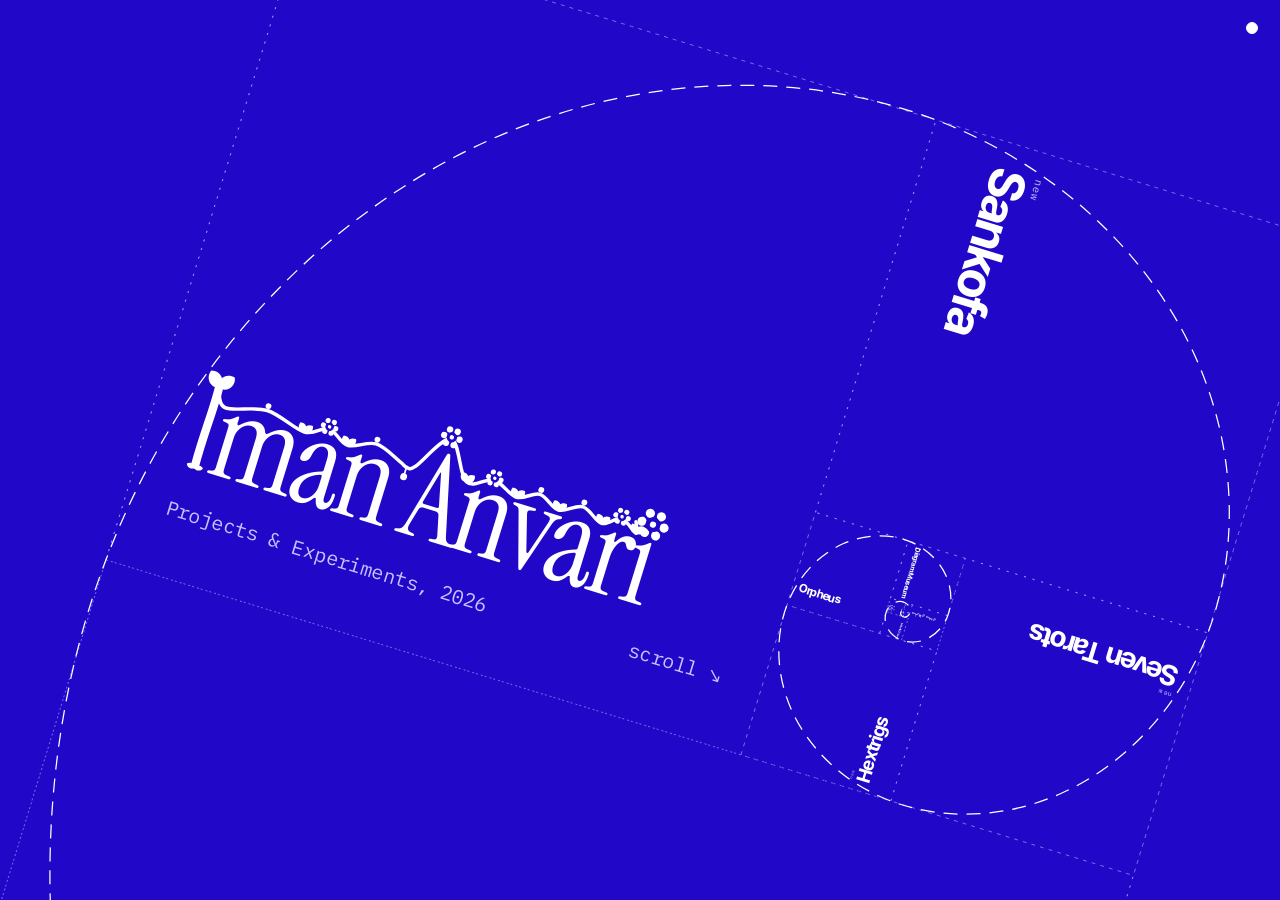
==== index.html @ a5888d9d "Refactor SVG and layout in index.html Refactor SVG generation for various visual elements and improv" ====
<!doctype html>
<html lang="en">
<head>
<meta charset="utf-8">
<meta name="viewport" content="width=device-width,initial-scale=1,viewport-fit=cover">
<title>Iman Anvari</title>
<meta name="description" content="Iman Anvari — projects &amp; experiments, 2026.">
<meta name="theme-color" content="#2108c9">
<link rel="preconnect" href="https://fonts.googleapis.com">
<link rel="preconnect" href="https://fonts.gstatic.com" crossorigin>
<link rel="stylesheet" href="https://fonts.googleapis.com/css2?family=Instrument+Serif&family=Inter+Tight:wght@400;700&family=IBM+Plex+Mono&family=Noto+Naskh+Arabic:wght@700&display=swap">
<style>
/* a golden rectangle, squares shrinking by φ, turning forever around its eye */
:root{
  --paper:#2108c9; --ink:#fff; --soft:#c9c2ff; --loop:#b9b0ff;
  --display:"Instrument Serif","Times New Roman",Georgia,serif;
  --body:"Inter Tight","Helvetica Neue",Helvetica,Arial,sans-serif;
  --mono:"IBM Plex Mono",ui-monospace,Menlo,monospace;
  --naskh:"Noto Naskh Arabic","Geeza Pro",Tahoma,serif;
  --spring:cubic-bezier(.3,1.5,.5,1);
  color-scheme:dark;
}
@media (prefers-color-scheme:dark){:root:not([data-theme="light"]){--paper:#0d0458;--soft:#a79ef0;--loop:#6f62e0}}
:root[data-theme="dark"]{--paper:#0d0458;--soft:#a79ef0;--loop:#6f62e0}

html,body{margin:0;height:100%;overflow:hidden;overscroll-behavior:none}
body{background:var(--paper);color:var(--ink);font-family:var(--body);-webkit-font-smoothing:antialiased;transition:background .618s}

#geo{position:fixed;inset:0;width:100%;height:100%;pointer-events:none;color:var(--loop);contain:strict}
#geo rect{fill:none;stroke:currentColor;stroke-width:1;stroke-dasharray:2 7;vector-effect:non-scaling-stroke;opacity:.6}
#spiral{fill:none;stroke:var(--ink);stroke-width:1.25;stroke-dasharray:14 9;vector-effect:non-scaling-stroke;animation:march 40s linear infinite}
@keyframes march{to{stroke-dashoffset:-460}}

#stage{position:fixed;inset:0;touch-action:none;user-select:none;-webkit-user-select:none;-webkit-tap-highlight-color:transparent;contain:strict}
.sq{position:absolute;left:0;top:0;width:1000px;height:1000px;transform-origin:0 0;contain:strict}
.rot{position:absolute;inset:0;overflow:hidden}
.card{position:absolute;inset:0;transition:opacity .618s}
.card.past{opacity:.22}
.sq.nav{cursor:pointer}

/* the links — 1000 design px per square */
.t{position:absolute;left:64px;bottom:150px;font:700 120px/1 var(--body);letter-spacing:-.04em;color:var(--ink);text-decoration:none;white-space:nowrap}
.t .w{position:relative;display:inline-block}
.t.name{font:400 236px/.9 var(--display);letter-spacing:-.03em}
.t.fa{left:auto;right:64px;font:700 120px/1.2 var(--naskh);letter-spacing:0}
.tag{position:absolute;left:.04em;bottom:100%;margin-bottom:.12em;font:400 26px/1 var(--mono);letter-spacing:.08em;color:var(--soft)}
.small{position:absolute;left:64px;bottom:88px;font:400 30px/1 var(--mono);color:var(--soft);text-decoration:none;white-space:nowrap}
.small.r{left:auto;right:64px}
a.small::after{content:"";display:inline-block;width:0;margin-left:14px;vertical-align:middle;border-top:2px dashed currentColor;transition:width .618s var(--spring)}
a.small:hover{color:var(--ink)}a.small:hover::after{width:110px}

/* elsewhere: a short stack of links */
.list{position:absolute;left:64px;bottom:150px}
.list .tag{position:static;display:block;margin:0 0 22px .04em}
.list .t{position:relative;left:auto;bottom:auto;display:block;width:max-content;font-size:92px;line-height:1.1}

/* what grows out of each link */
.g{position:absolute;overflow:visible;pointer-events:none}
.g .s{fill:none;stroke:var(--ink);stroke-width:3;stroke-linecap:round;stroke-linejoin:round}
.g .o{fill:none;stroke:var(--ink);stroke-width:2.5}
.g .f{fill:var(--ink)}
.g .c.o,.g .o.k{fill:var(--paper)}
.d{stroke-dasharray:1 2;stroke-dashoffset:1.001;transition:stroke-dashoffset .382s ease}
.p{transform:scale(0);transform-box:fill-box;transform-origin:center;transition:transform .382s ease}
.c{opacity:0;transform-box:view-box;transform-origin:4px 128px;transition:transform .382s ease,opacity .2s}
.ghost{position:absolute;left:0;top:100%;opacity:.3;pointer-events:none;transform-origin:0 0;transform:scale(1,0) translateY(-100%);transition:transform .382s ease;
  -webkit-mask-image:linear-gradient(to bottom,transparent 10%,#000);mask-image:linear-gradient(to bottom,transparent 10%,#000)}
.orb,.orb2,.ph,.pg{transform-box:view-box}
.orb{transform-origin:57px 57px}.orb2{transform-origin:91px 57px}

.card.on .d,.t:hover .d{stroke-dashoffset:0;transition:stroke-dashoffset 1s cubic-bezier(.6,0,.2,1) calc(var(--i,0) * .08s + .12s)}
.card.on .p,.t:hover .p{transform:scale(1);transition:transform .618s var(--spring) calc(var(--i,0) * .05s + .2s)}
.card.on .c,.t:hover .c{opacity:1;transform:rotate(var(--a));transition:transform .9s var(--spring) calc(var(--i) * .06s + .1s),opacity .2s calc(var(--i) * .06s + .1s)}
.card.on .ghost,.t:hover .ghost{transform:scale(1,-1) translateY(-100%);transition:transform 1s var(--spring) .12s}
.card.on .orb,.t:hover .orb{animation:spin 6.18s linear infinite}
.trig{opacity:0}
.card.on .trig,.t:hover .trig{animation:trig 1.6s steps(1) infinite;animation-delay:calc(var(--d) + .9s)}
@keyframes trig{0%{opacity:1}12%,100%{opacity:0}}
.card.on .orb2,.t:hover .orb2{animation:spin 3.82s linear infinite reverse}
@keyframes spin{to{transform:rotate(360deg)}}
/* sankofa: a playhead that only ever goes back */
.ph{opacity:0}
.card.on .ph,.t:hover .ph{animation:back 2.4s cubic-bezier(.5,0,.5,1) 1.1s infinite}
@keyframes back{0%{opacity:0;transform:translateX(124px)}12%,85%{opacity:1}100%{opacity:0;transform:translateX(4px)}}
/* spotify: waves pulse outward */
.card.on .wv,.t:hover .wv{animation:wave 1.8s ease-in-out infinite;animation-delay:calc(var(--d) + 1.1s)}
@keyframes wave{0%,100%{opacity:1}50%{opacity:.28}}
/* goodreads: pages turn, once each */
.pg{opacity:0;transform-origin:60px 50px}
.card.on .pg,.t:hover .pg{animation:flip .9s cubic-bezier(.5,0,.3,1) both;animation-delay:calc(var(--d) + 1s)}
@keyframes flip{0%{opacity:1;transform:scaleX(1)}100%{opacity:1;transform:scaleX(-1)}}

/* the name: its I sprouts, and a little garland grows across the name */
.name .bl{display:inline-block;width:0;height:0}
.name .I{transition:color .3s}
.card.on .name .I,.t.name:hover .I{color:transparent;transition:color .6s ease .25s}
.vine{left:0;top:0;width:100%;height:100%}
.vine .vn{fill:none;stroke:var(--ink);stroke-linecap:round;stroke-linejoin:round}
.vine .lf,.vine .fc{fill:var(--ink)}
.vine .bd{fill:var(--paper)}
.vine .lf{transform-origin:0 50%}
.vine .fl{transform:scale(0) rotate(-90deg)}
.vine .sw{transform-box:fill-box;transform-origin:center}
.vine .d{transition:stroke-dashoffset .35s ease}
.vine .p{transition:transform .3s ease}
.card.on .vine .d,.t:hover .vine .d{transition:stroke-dashoffset var(--dur,.6s) var(--ez,cubic-bezier(.45,0,.55,1)) var(--t,0s)}
.card.on .vine .p,.t:hover .vine .p{transition:transform .7s var(--spring) var(--t,0s)}
.card.on .vine .fl,.t:hover .vine .fl{transform:scale(1) rotate(0deg)}
.card.on .vine .sw,.t:hover .vine .sw{animation:sway 3.2s ease-in-out calc(var(--t,0s) + .8s) infinite}
@keyframes sway{0%,100%{transform:rotate(0deg)}30%{transform:rotate(-9deg)}70%{transform:rotate(9deg)}}

/* light/dark: a single dot — solid by day, a ring by night */
.theme{position:fixed;z-index:3;top:calc(10px + env(safe-area-inset-top,0px));right:calc(10px + env(safe-area-inset-right,0px));
  width:36px;height:36px;padding:0;border:0;background:none;cursor:pointer;display:grid;place-items:center}
.theme::before{content:"";width:12px;height:12px;border-radius:50%;box-sizing:border-box;border:1.5px solid var(--ink);background:var(--ink);
  transition:background .382s,transform .618s var(--spring)}
.theme:hover::before{transform:scale(1.25)}
@media (prefers-color-scheme:dark){:root:not([data-theme="light"]) .theme::before{background:transparent}}
:root[data-theme="dark"] .theme::before{background:transparent}
.theme:focus-visible,.t:focus-visible,.small:focus-visible{outline:2px dashed var(--ink);outline-offset:6px}
.sr{position:absolute;width:1px;height:1px;overflow:hidden;clip:rect(0 0 0 0);white-space:nowrap}
@media (prefers-reduced-motion:reduce){#spiral{animation:none}*{transition-duration:0s!important;transition-delay:0s!important;animation:none!important}}
</style>
</head>
<body>
<svg id="geo" aria-hidden="true"><g id="geoG"><g id="rects"></g><path id="spiral"/></g></svg>
<main id="stage" aria-label="Projects on a golden spiral. Scroll, swipe or use the arrow keys."></main>
<button class="theme" id="theme" aria-label="Switch light or dark"></button>
<nav class="sr" id="links" aria-label="Links">
  <a href="https://esoterorist.github.io/Sankofa/">Sankofa</a>
  <a href="https://esoterorist.github.io/Seven-Tarots/">Seven Tarots</a>
  <a href="https://esoterorist.github.io/Hextrigs/">Hextrigs</a>
  <a href="https://esoterorist.github.io/Orpheus/">Orpheus</a>
  <a href="https://esoterorist.github.io/DiagramMuseum/">Diagram Museum</a>
  <a href="https://esoterorist.github.io/Saadi/" lang="fa">سفرهای سعدی</a>
  <a href="https://esoterorist.github.io/calender/">imz Calender</a>
  <a href="https://boxd.it/6uYab" rel="me">Letterboxd</a>
  <a href="https://open.spotify.com/user/31dxlwhfdibpqjqlg5nhxrflov34" rel="me">Spotify</a>
  <a href="https://www.goodreads.com/user/show/100149155" rel="me">Goodreads</a>
  <a href="https://are.na/i-a-tm-ild_dlli" rel="me">Are.na</a>
  <a href="mailto:iiman.anvarii@gmail.com">iiman.anvarii@gmail.com</a>
</nav>
<noscript><style>#links{position:static;width:auto;height:auto;clip:auto;display:flex;flex-direction:column;gap:14px;padding:40px;font:700 26px var(--body)}#links a{color:#fff}</style></noscript>

<script>
(()=>{
/* ---------- the golden function ---------- */
const PHI=(1+Math.sqrt(5))/2, HP=Math.PI/2, GA=Math.PI*(3-Math.sqrt(5)), LN=Math.log(PHI);
const D=1+1/(PHI*PHI), P={x:PHI/D,y:1/D}, V0={x:-P.x,y:1-P.y};   // P: the eye, where every square converges
const mod=(a,n)=>((a%n)+n)%n, f5=v=>+v.toFixed(5), f1=v=>v.toFixed(1);
const rot=(a,v)=>{const c=Math.cos(a),s=Math.sin(a);return{x:c*v.x-s*v.y,y:s*v.x+c*v.y}};
const Tk=(k,v)=>{const sc=PHI**-k,r=rot(k*HP,{x:v.x-P.x,y:v.y-P.y});return{x:P.x+sc*r.x,y:P.y+sc*r.y}};
const spiral=s=>{const sc=PHI**-s,r=rot(s*HP,V0);return{x:P.x+sc*r.x,y:P.y+sc*r.y}};
const V1={x:-LN*V0.x-HP*V0.y,y:-LN*V0.y+HP*V0.x};                 // d/ds of the spiral, before scale + turn
const spiralD=s=>{const sc=PHI**-s,r=rot(s*HP,V1);return{x:sc*r.x,y:sc*r.y}};
const squareK=k=>{const a=Tk(k,{x:0,y:0}),b=Tk(k,{x:1,y:1});return{x:Math.min(a.x,b.x),y:Math.min(a.y,b.y),w:Math.abs(b.x-a.x),h:Math.abs(b.y-a.y)}};
const reduce=matchMedia("(prefers-reduced-motion: reduce)").matches;
const $=s=>document.querySelector(s);

/* ---------- what grows, per link (1 unit = 1 design px at the base size) ---------- */
const svg=(style,vb,body)=>`<svg class="g" style="${style}" viewBox="${vb}" aria-hidden="true">${body}</svg>`;
const G={
  // sixteen slices of a sound, cut into four, and a playhead that walks back to fetch it
  sankofa(){const A=[.95,.58,.8,.42,.72,.5,.64,.3,.88,.44,.56,.34,.62,.26,.4,.18];let h="";
    A.forEach((a,i)=>{const hh=84*a;h+=`<rect class="f p" style="--i:${(i*.45).toFixed(2)}" x="${4+i*8}" y="${f1(56-hh/2)}" width="4.6" height="${f1(hh)}" rx="2.3"/>`});
    for(let j=1;j<4;j++)h+=`<path class="s d" pathLength="1" style="--i:${4+j*2};stroke-width:2;opacity:.55" d="M${f1(2.3+j*32)} 98V12"/><path class="f p" style="--i:${8+j*1.5}" d="M${f1(-3.7+j*32)} 4h12l-6 7z"/>`;
    return svg("left:100%;bottom:.04em;margin-left:.12em;width:1.32em;height:1em","0 0 132 100",
      h+`<g class="ph"><path class="s" style="stroke-width:3.5" d="M0 8V104"/><circle class="f" cx="0" cy="104" r="5"/></g>`)},
  // seven cards fan out
  cards(){let h="";for(let i=0;i<7;i++)h+=`<rect class="c ${i===6?"f":"o"}" style="--i:${i};--a:${i*7}deg" x="4" y="73" width="34" height="55" rx="3"/>`;
    return svg("left:100%;bottom:.04em;margin-left:.1em;width:1.25em;height:1.45em","0 0 114 132",h)},
  // six hex trigs pop up, then fire in a pattern
  hex(){const C=[[20,100],[52,100],[84,100],[36,72],[68,72],[52,44]],D=[0,.8,.4,1.2,.2,1],
      hp=(x,y,r)=>"M"+[0,1,2,3,4,5].map(k=>{const a=(k*60-90)*Math.PI/180;return f1(x+r*Math.cos(a))+","+f1(y+r*Math.sin(a))}).join("L")+"Z";
    return svg("left:100%;bottom:.04em;margin-left:.12em;width:.88em;height:1em","0 0 106 120",
      C.map((c,i)=>`<path class="o p" style="--i:${i*1.2}" d="${hp(c[0],c[1],16)}"/><path class="f trig" style="--d:${D[i]}s" d="${hp(c[0],c[1],10)}"/>`).join(""))},
  // a little diagram draws itself
  diagram(){const A=[14,100],B=[70,16],C=[142,64],Dd=[80,80],e=[[A,B],[B,C],[C,Dd],[Dd,A],[B,Dd]];
    return svg("right:0;bottom:100%;margin-bottom:.06em;width:1.3em;height:.95em","0 0 156 114",
      e.map((p,i)=>`<path class="s d" pathLength="1" style="--i:${i}" d="M${p[0]}L${p[1]}"/>`).join("")+
      `<circle class="f p" style="--i:0" cx="14" cy="100" r="7"/><rect class="f p" style="--i:2" x="63" y="9" width="14" height="14"/><circle class="o p" style="--i:4" cx="142" cy="64" r="8"/><circle class="f p" style="--i:6" cx="80" cy="80" r="5"/>`)},
  // a caravan of dots wanders off toward a far city
  route(){let h="";const q=t=>{const u=1-t;return[u*u*256+2*u*t*150+t*t*14,u*u*124+2*u*t*20+t*t*24]};
    for(let i=0;i<=15;i++){const p=q(i/15);h+=`<circle class="f p" style="--i:${i}" cx="${f1(p[0])}" cy="${f1(p[1])}" r="${i?3.4:6}"/>`}
    return svg("right:0;bottom:100%;margin-bottom:-.1em;width:2.2em;height:1.1em","0 0 264 132",h+`<circle class="o p" style="--i:17" cx="14" cy="24" r="11"/>`)},
  // this month, filling in, today solid
  month(){const d=new Date(),y=d.getFullYear(),m=d.getMonth(),days=new Date(y,m+1,0).getDate(),start=(new Date(y,m,1).getDay()+6)%7;let h="";
    for(let n=1;n<=days;n++){const c=(start+n-1)%7,r=Math.floor((start+n-1)/7),x=9+c*17,yy=9+r*17,today=n===d.getDate();
      h+=`<circle class="${today?"f":"o"} p" style="--i:${(n*.32).toFixed(2)}" cx="${x}" cy="${yy}" r="${today?7:5.5}"/>`}
    return svg("right:0;bottom:100%;margin-bottom:.1em;width:1.3em;height:1.15em","0 0 120 106",h)},
  // a circle riding a circle
  epicycle(){return svg("left:100%;bottom:0;margin-left:.08em;width:.95em;height:.95em","0 0 114 114",
      `<circle class="o d" pathLength="1" cx="57" cy="57" r="34"/><circle class="f p" cx="57" cy="57" r="3"/>
       <g class="orb"><circle class="o p" style="--i:6" cx="91" cy="57" r="14"/><g class="orb2"><circle class="f p" style="--i:9" cx="105" cy="57" r="4.5"/></g></g>`)},
  // three reels, the light running through them
  reels(){const X=[20,47,74];
    return svg("left:100%;bottom:.1em;margin-left:.14em;width:.96em;height:.4em","0 0 96 40",
      X.map((x,i)=>`<circle class="o k p" style="--i:${i*2+1}" cx="${x}" cy="20" r="17"/>`).join("")+
      X.map((x,i)=>`<circle class="f trig" style="--d:${(i*.53).toFixed(2)}s" cx="${x}" cy="20" r="8"/>`).join(""))},
  // three arcs of sound, pulsing outward
  waves(){const A=["M10 62Q50 40 90 62","M20 40Q50 22 80 40","M30 19Q50 6 70 19"];
    return svg("left:100%;bottom:.1em;margin-left:.12em;width:.8em;height:.58em","0 0 100 72",
      A.map((d,i)=>`<path class="s d wv" pathLength="1" style="--i:${i*2};--d:${(i*.3).toFixed(1)}s;stroke-width:${9-i*1.5}" d="${d}"/>`).join(""))},
  // an open book; its pages turn
  book(){const L="M60 22C46 12 24 10 8 14V70C24 66 46 68 60 78",R="M60 22C74 12 96 10 112 14V70C96 66 74 68 60 78",Q="M60 24C72 15 92 13 106 16V68C92 65 72 66 60 75Z";
    return svg("left:100%;bottom:.06em;margin-left:.14em;width:1em;height:.7em","0 0 120 84",
      `<path class="s d" pathLength="1" style="--i:0" d="${L}"/><path class="s d" pathLength="1" style="--i:0" d="${R}"/><path class="s d" pathLength="1" style="--i:3" d="M60 22V78"/>`+
      [0,1,2].map(i=>`<path class="o k pg" style="--d:${(i*.45).toFixed(2)}s;stroke-width:2.5" d="${Q}"/>`).join(""))},
  // blocks, connected
  blocks(){const B=[[2,90],[34,90],[34,58],[66,58],[66,26],[96,0]];let l="",r="";
    B.forEach((b,i)=>{r+=`<rect class="${i===5?"f":"o"} p" style="--i:${i*1.4}" x="${b[0]}" y="${b[1]}" width="22" height="22"/>`;
      if(i)l+=`<path class="s d" pathLength="1" style="--i:${i}" d="M${B[i-1][0]+11} ${B[i-1][1]+11}L${b[0]+11} ${b[1]+11}"/>`});
    return svg("left:100%;bottom:.04em;margin-left:.12em;width:1.15em;height:1.09em","0 0 120 114",`<g style="opacity:.55">${l}</g>`+r)}
};

/* ---------- the name's plant: measured from the real letters, so it fits any font ---------- */
const cv=document.createElement("canvas"),cx=cv.getContext("2d",{willReadFrequently:true});
function ink(font,fs,ch){                    // scan a glyph: per row, the [left,right] of its ink, relative to pen + baseline
  const W=Math.ceil(fs*1.2),H=Math.ceil(fs*1.5),ox=Math.round(fs*.25),oy=Math.round(fs*1.15);
  cv.width=W;cv.height=H;cx.font=font;cx.textBaseline="alphabetic";cx.fillText(ch,ox,oy);
  const d=cx.getImageData(0,0,W,H).data,rows=[];
  for(let y=0;y<H;y++){let l=-1,r=-1;for(let x=0;x<W;x++)if(d[(y*W+x)*4+3]>110){if(l<0)l=x;r=x}rows.push(l<0?null:[l-ox,r-ox])}
  const top=rows.findIndex(r=>r);return{rows,oy,top:top<0?-fs*.7:top-oy};
}
function curve(P){                           // a smooth curve through points, + samples of position / arc length
  let d=`M${f1(P[0][0])} ${f1(P[0][1])}`;const S=[];let len=0,prev=null;
  for(let i=0;i<P.length-1;i++){const a=P[i-1]||P[i],b=P[i],c=P[i+1],e=P[i+2]||c;
    const p1=[b[0]+(c[0]-a[0])/6,b[1]+(c[1]-a[1])/6],p2=[c[0]-(e[0]-b[0])/6,c[1]-(e[1]-b[1])/6];
    d+=`C${f1(p1[0])} ${f1(p1[1])} ${f1(p2[0])} ${f1(p2[1])} ${f1(c[0])} ${f1(c[1])}`;
    for(let j=prev?1:0;j<=16;j++){const u=j/16,v=1-u,B=k=>v*v*v*b[k]+3*v*v*u*p1[k]+3*v*u*u*p2[k]+u*u*u*c[k],x=B(0),y=B(1);
      if(prev)len+=Math.hypot(x-prev.x,y-prev.y);prev={x,y,s:len};S.push(prev)}}
  S.forEach(p=>p.f=len?p.s/len:0);
  return{d,near:x=>S.reduce((b,p)=>Math.abs(p.x-x)<Math.abs(b.x-x)?p:b)};
}
function plant(node){
  const t=node.querySelector(".t.name"),w=t.querySelector(".w"),cs=getComputedStyle(t),fs=parseFloat(cs.fontSize);
  const font=`${cs.fontStyle} ${cs.fontWeight} ${fs}px ${cs.fontFamily}`,E=v=>v*fs,T=v=>v.toFixed(2)+"s";
  const Ls=[...w.querySelectorAll(".l")].map(s=>({ch:s.textContent,x:s.offsetLeft,w:s.offsetWidth})),n=Ls.length,Li=Ls[n-1];
  const yb=w.querySelector(".bl").offsetTop,W=w.offsetWidth,H=w.offsetHeight;
  const gI=ink(font,fs,"I"),gx=ink(font,fs,"x"),gi=ink(font,fs,"i"),yc=yb+gI.top,yx=yb+gx.top;
  // the I's stem: where it stands, how thick
  const mid=gI.rows[Math.round(gI.oy+gI.top/2)]||[0,E(.07)],Ix=Ls[0].x+(mid[0]+mid[1])/2,sw=Math.max(2,mid[1]-mid[0]+1);
  // the dot of the last i: it will open into a daisy
  let y0=gi.oy+gi.top,y1=y0,l=1e9,r=-1e9;
  while(gi.rows[y1]){l=Math.min(l,gi.rows[y1][0]);r=Math.max(r,gi.rows[y1][1]);y1++}
  const dx=Li.x+(l+r)/2,dy=yb+(y0+y1-1)/2-gi.oy,dr=Math.max(r-l+1,y1-y0)/2;
  // the skyline of the letters in between, so the garland never touches them
  const pad=Math.ceil(E(.3)),CW=Math.ceil(W)+2*pad,CH=Math.ceil(yb)+2*pad;
  cv.width=CW;cv.height=CH;cx.font=font;cx.textBaseline="alphabetic";
  for(let i=1;i<n-1;i++)cx.fillText(Ls[i].ch,Ls[i].x+pad,yb+pad);
  const px=cx.getImageData(0,0,CW,CH).data,sky=new Float32Array(CW).fill(yb),seen=new Uint8Array(CW);
  for(let y=0;y<CH;y++)for(let x=0;x<CW;x++)if(!seen[x]&&px[(y*CW+x)*4+3]>90){seen[x]=1;sky[x]=y-pad}
  const win=E(.07),env=x=>{let m=yb;for(let i=Math.max(0,Math.round(x-win+pad)),e=Math.min(CW-1,Math.round(x+win+pad));i<=e;i++)m=Math.min(m,sky[i]);return m};

  // the garland: from the top of the I, a scallop over every letter, a droop between the words, into the i's dot
  const cl=E(.06),amp=E(.055),P=[[Ix,yc+E(.03)]],dips=[],tops=[];let droop=null;
  for(let i=1;i<n;i++){const L=Ls[i];
    P.push([L.x,Math.min(env(L.x),yx)-cl*.6]);if(i>1&&Ls[i-1].ch!==" "&&L.ch!==" ")dips.push(P.at(-1));
    if(i===n-1)break;const c=L.x+L.w/2;
    if(L.ch===" "){P.push([c,yx-cl*.1]);droop=P.at(-1)}else{P.push([c,env(c)-cl-amp]);tops.push({p:P.at(-1),big:L.ch==="A"})}}
  const ri=dr*1.12;P.push([dx-ri*2.3,dy+ri*.3]);
  const M=curve(P),tv=.8,dv=2.3,at=x=>tv+dv*M.near(x).f;

  let back="",top="";
  const line=(d,wd,t0,dur,lin)=>{back+=`<path class="vn d" pathLength="1" style="--t:${T(t0)};--dur:${T(dur)}${lin?";--ez:linear":""}" stroke-width="${f1(wd)}" d="${d}"/>`};
  const leaf=(x,y,deg,L,Wd,t0)=>{top+=`<g transform="translate(${f1(x)} ${f1(y)}) rotate(${Math.round(deg)})"><path class="lf p" style="--t:${T(t0)}" d="M0 0C${f1(L*.12)} ${f1(-Wd*1.25)} ${f1(L*.78)} ${f1(-Wd*1.3)} ${f1(L)} 0C${f1(L*.78)} ${f1(Wd*1.3)} ${f1(L*.12)} ${f1(Wd*1.25)} 0 0Z"/></g>`};
  const bud=(x,y,rr,t0)=>{top+=`<circle class="fc p" style="--t:${T(t0)}" cx="${f1(x)}" cy="${f1(y)}" r="${f1(rr)}"/>`};
  const daisy=(x,y,rr,t0)=>{let h="";for(let k=0;k<6;k++){const a=k*Math.PI/3;h+=`<circle class="fc" cx="${f1(rr*1.55*Math.cos(a))}" cy="${f1(rr*1.55*Math.sin(a))}" r="${f1(rr*.62)}"/>`}
    top+=`<g transform="translate(${f1(x)} ${f1(y)})"><g class="fl p" style="--t:${T(t0)}"><g class="sw" style="--t:${T(t0)}">${h}<circle class="bd" r="${f1(rr)}"/><circle class="fc" r="${f1(rr*.42)}"/></g></g></g>`};

  // 1 — the I turns into a seedling
  line(`M${f1(Ix)} ${f1(yb-sw*.45)}C${f1(Ix-E(.01))} ${f1(yb-(yb-yc)*.4)} ${f1(Ix+E(.012))} ${f1(yb-(yb-yc)*.7)} ${f1(Ix)} ${f1(yc+E(.03))}`,sw*.9,.1,.7);
  leaf(Ix,yc+E(.03),-132,E(.15),E(.055),.6);leaf(Ix,yc+E(.03),-48,E(.15),E(.055),.68);
  leaf(Ix,yb-E(.01),-168,E(.07),E(.022),.45);leaf(Ix,yb-E(.01),-12,E(.07),E(.022),.5);
  // 2 — the garland draws across, sprouting as it goes: leaves in every dip, buds and daisies on every scallop
  line(M.d,E(.028),tv,dv,1);
  dips.forEach(p=>{const t0=at(p[0]);leaf(p[0],p[1],-128,E(.085),E(.032),t0+.05);leaf(p[0],p[1],-52,E(.085),E(.032),t0+.12)});
  tops.forEach(({p,big},j)=>{const t0=at(p[0])+.08;
    if(big||j%3===1)daisy(p[0],p[1]-E(.016),E(big?.042:.034),t0);else bud(p[0],p[1]-E(.036),E(.024),t0)});
  if(droop){const t0=at(droop[0]);line(`M${f1(droop[0])} ${f1(droop[1])}V${f1(droop[1]+E(.06))}`,E(.014),t0,.3);bud(droop[0],droop[1]+E(.08),E(.028),t0+.2)}
  // 3 — and the dot of the last i opens into a daisy
  daisy(dx,dy,ri,tv+dv-.05);
  return{vb:`0 0 ${W} ${H}`,body:back+top};
}

const SOC=[
  {name:"Letterboxd",href:"https://boxd.it/6uYab",g:"reels"},
  {name:"Spotify",href:"https://open.spotify.com/user/31dxlwhfdibpqjqlg5nhxrflov34",g:"waves"},
  {name:"Goodreads",href:"https://www.goodreads.com/user/show/100149155",g:"book"},
  {name:"Are.na",href:"https://are.na/i-a-tm-ild_dlli",g:"blocks"}
];
const ITEMS=[
 {slug:"",title:"Iman Anvari",max:720,grow:plant,
  html:()=>`<span class="t name" role="heading" aria-level="1" aria-label="Iman Anvari"><span class="w" aria-hidden="true">${[..."Iman Anvari"].map((c,i)=>`<span class="l${i?"":" I"}">${c}</span>`).join("")}<span class="bl"></span><svg class="g vine" aria-hidden="true"></svg></span></span>
    <span class="small">Projects &amp; Experiments, 2026</span><span class="small r" aria-hidden="true">scroll ↘</span>`},
 {slug:"sankofa",title:"Sankofa",href:"https://esoterorist.github.io/Sankofa/",max:760,
  html:i=>`<a class="t" href="${i.href}"><span class="w"><span class="tag">new</span>Sankofa${G.sankofa()}</span></a>`},
 {slug:"seven-tarots",title:"Seven Tarots",href:"https://esoterorist.github.io/Seven-Tarots/",max:760,
  html:i=>`<a class="t" href="${i.href}"><span class="w"><span class="tag">new</span>Seven Tarots${G.cards()}</span></a>`},
 {slug:"hextrigs",title:"Hextrigs",href:"https://esoterorist.github.io/Hextrigs/",max:760,
  html:i=>`<a class="t" href="${i.href}"><span class="w"><span class="tag">new</span>Hextrigs${G.hex()}</span></a>`},
 {slug:"orpheus",title:"Orpheus",href:"https://esoterorist.github.io/Orpheus/",max:872,
  html:i=>`<a class="t" href="${i.href}"><span class="w">Orpheus<span class="ghost" aria-hidden="true">Orpheus</span></span></a>`},
 {slug:"diagram-museum",title:"Diagram Museum",href:"https://esoterorist.github.io/DiagramMuseum/",max:872,
  html:i=>`<a class="t" href="${i.href}"><span class="w">Diagram Museum${G.diagram()}</span></a>`},
 {slug:"saadi",title:"سفرهای سعدی",href:"https://esoterorist.github.io/Saadi/",max:872,
  html:i=>`<a class="t fa" href="${i.href}" lang="fa" dir="rtl"><span class="w">سفرهای سعدی${G.route()}</span></a>`},
 {slug:"calender",title:"imz Calender",href:"https://esoterorist.github.io/calender/",max:872,
  html:i=>`<a class="t" href="${i.href}"><span class="w">imz Calender${G.month()}</span></a>`},
 {slug:"elsewhere",title:"Elsewhere",max:760,
  html:()=>`<div class="list"><span class="tag">elsewhere</span>${SOC.map(s=>`<a class="t" href="${s.href}" rel="me"><span class="w">${s.name}${G[s.g]()}</span></a>`).join("")}</div>
    <a class="small" href="mailto:iiman.anvarii@gmail.com">iiman.anvarii@gmail.com</a>`}
];
const N=ITEMS.length;
ITEMS.forEach(it=>it._html=it.html(it));   // build each card's markup once
/* Epicycle has no link yet. When it does, add it to ITEMS:
 {slug:"epicycle",title:"Epicycle",href:"https://…",max:760,html:i=>`<a class="t" href="${i.href}"><span class="w">Epicycle${G.epicycle()}</span></a>`},
 (and to the #links nav above). */

/* ---------- stage ---------- */
const stage=$("#stage"),geoG=$("#geoG"),KMIN=-2,KMAX=11;
{let r="";for(let k=-4;k<=18;k++){const q=squareK(k);r+=`<rect x="${f5(q.x)}" y="${f5(q.y)}" width="${f5(q.w)}" height="${f5(q.h)}"/>`}$("#rects").innerHTML=r;
 // the spiral as 44 cubic curves (exact tangents) instead of 1300 straight segments
 const s0=-4,s1=18,ds=.5;let p=spiral(s0),q=spiralD(s0),d=`M${f5(p.x)},${f5(p.y)}`;
 for(let s=s0+ds;s<=s1+1e-9;s+=ds){const p2=spiral(s),q2=spiralD(s),k=ds/3;
   d+=`C${f5(p.x+q.x*k)},${f5(p.y+q.y*k)} ${f5(p2.x-q2.x*k)},${f5(p2.y-q2.y*k)} ${f5(p2.x)},${f5(p2.y)}`;p=p2;q=q2}
 $("#spiral").setAttribute("d",d)}

let W=0,H=0,S=1,R0=0,Ps={x:0,y:0},FV=0;
// fit each card's type once per item (not once per card), and grow the plant once per font change
function prep(node){
  const it=node._it,ts=node.querySelectorAll(".t"),fresh=it._fv!==FV;
  if(fresh)it._fs=[...ts].map(t=>{t.style.fontSize="";const w=t.querySelector(".w").scrollWidth;
    return w>it.max?(parseFloat(getComputedStyle(t).fontSize)*it.max/w).toFixed(1)+"px":""});
  ts.forEach((t,j)=>t.style.fontSize=it._fs[j]||"");
  if(it.grow){
    if(fresh){try{it._g=it.grow(node)}catch(e){it._g=null}}
    const v=node.querySelector(".vine");
    if(v&&it._g&&v._fv!==FV){v._fv=FV;v.setAttribute("viewBox",it._g.vb);v.innerHTML=it._g.body;
      if(node._on){node.classList.remove("on");void node.offsetWidth;node.classList.add("on")}}   // replay, don't pop in
  }
  it._fv=FV;node._fv=FV;
}
const cards=new Map();   // abs index -> card. A card is built once, then only its transform changes.
function make(abs){const it=ITEMS[mod(abs,N)],sq=document.createElement("div");sq.className="sq";
  sq.innerHTML=`<div class="rot" style="transform:rotate(${-R0}deg)"><div class="card" aria-hidden="true">${it._html}</div></div>`;
  const node=sq.firstChild.firstChild;node._it=it;for(const x of node.querySelectorAll("a"))x.tabIndex=-1;
  stage.appendChild(sq);return{abs,sq,rot:sq.firstChild,node}}

function fit(){
  W=innerWidth;H=innerHeight;const land=W/H>=1;R0=land?0:90;
  S=Math.min(W/(land?PHI:1),H/(land?1:PHI))*.92;
  const d=rot(R0*Math.PI/180,{x:P.x-PHI/2,y:P.y-.5});Ps={x:W/2+S*d.x,y:H/2+S*d.y};
  for(const c of cards.values())c.rot.style.transform=`rotate(${-R0}deg)`;kick()}

/* ---------- motion: a critically damped spring on t ---------- */
const hashIdx=()=>{const h=decodeURIComponent(location.hash.slice(1)),i=ITEMS.findIndex(x=>x.slug&&x.slug===h);return i<0?0:i};
const goal=hashIdx();
let t=reduce?goal:goal-1.25,target=t,v=0,active=-1,running=false,last=0;   // hold still until the fonts are in
const K=reduce?2000:70,DAMP=2*Math.sqrt(K);

function layout(){
  const b=Math.floor(t),f=t-b,lo=b+KMIN,hi=b+KMAX;
  for(const [k,c] of cards)if(k<lo||k>hi){c.sq.remove();cards.delete(k)}
  for(let k=lo;k<=hi;k++)if(!cards.has(k))cards.set(k,make(k));
  const ang=R0*Math.PI/180-f*HP,sc=S*PHI**f,ca=Math.cos(ang)*sc,sa=Math.sin(ang)*sc;
  geoG.setAttribute("transform",`matrix(${ca} ${sa} ${-sa} ${ca} ${Ps.x-(ca*P.x-sa*P.y)} ${Ps.y-(sa*P.x+ca*P.y)})`);
  const n=Math.round(t),r0=R0*Math.PI/180;
  for(const c of cards.values()){
    const u=c.abs-t,a=r0+u*HP,side=S*PHI**-u,L=side/1000,la=Math.cos(a)*L,lb=Math.sin(a)*L;
    const tx=Ps.x-1000*(la*P.x-lb*P.y),ty=Ps.y-1000*(lb*P.x+la*P.y),cx=tx+500*(la-lb),cy=ty+500*(lb+la);
    const vis=side>5&&cx>-side&&cx<W+side&&cy>-side&&cy<H+side;
    if(vis!==c.vis){c.vis=vis;c.sq.style.visibility=vis?"":"hidden"}
    if(!vis)continue;
    c.sq.style.transform=`matrix(${la},${lb},${-lb},${la},${tx},${ty})`;
    const nd=c.node;
    if(nd._fv!==FV)prep(nd);
    const on=c.abs===n,past=c.abs<n,nav=!on&&side>14;
    if(on!==nd._on){nd._on=on;nd.classList.toggle("on",on);nd.setAttribute("aria-hidden",on?"false":"true");for(const x of nd.querySelectorAll("a"))x.tabIndex=on?0:-1}
    if(past!==nd._past){nd._past=past;nd.classList.toggle("past",past)}
    if(nav!==c.nav){c.nav=nav;c.sq.classList.toggle("nav",nav)}
  }
  const ai=mod(n,N);if(ai!==active){active=ai;document.title=ai?`${ITEMS[ai].title} — Iman Anvari`:"Iman Anvari"}
}
function frame(now){
  let dt=Math.min(.05,Math.max(0,(now-last)/1000));last=now;
  while(dt>0){const h=Math.min(dt,1/240);v+=(K*(target-t)-DAMP*v)*h;t+=v*h;dt-=h}
  const rest=Math.abs(target-t)<1e-4&&Math.abs(v)<1e-4;
  if(rest){t=target;v=0}
  layout();
  if(rest){running=false;
    if(started&&!drag&&Number.isInteger(t)){const sl=ITEMS[mod(t,N)].slug,u=sl?"#"+sl:location.pathname+location.search;
      if(u!==(sl?location.hash:location.pathname+location.search+location.hash))history.replaceState(null,"",u)}
    return}
  requestAnimationFrame(frame)}
function kick(){if(!running){running=true;last=performance.now();requestAnimationFrame(frame)}}
const goTo=x=>{target=x;kick()},go=d=>goTo(Math.round(target)+d);
const goItem=i=>{const n=Math.round(target);let d=mod(i-n,N);if(d>N/2)d-=N;goTo(n+d)};

/* ---------- input ---------- */
let snap=0,started=false;
addEventListener("wheel",e=>{e.preventDefault();if(e.ctrlKey||!started)return;
  const m=e.deltaMode===1?16:e.deltaMode===2?innerHeight:1,d=(Math.abs(e.deltaY)>=Math.abs(e.deltaX)?e.deltaY:e.deltaX)*m;
  target+=d/(Math.min(innerWidth,innerHeight)*.8);kick();
  clearTimeout(snap);snap=setTimeout(()=>goTo(Math.round(target)),130)},{passive:false});

let drag=null,dragged=false;
stage.addEventListener("pointerdown",e=>{if(e.pointerType==="mouse"||!started)return;
  drag={id:e.pointerId,y:e.clientY,x:e.clientX,t0:target,pd:0,pt:e.timeStamp,vel:0};dragged=false});
addEventListener("pointermove",e=>{if(!drag||e.pointerId!==drag.id)return;
  const dy=drag.y-e.clientY,dx=drag.x-e.clientX,dd=Math.abs(dy)>=Math.abs(dx)?dy:dx;if(Math.abs(dd)>8)dragged=true;
  const unit=Math.min(innerWidth,innerHeight)*.55,dt=Math.max(1,e.timeStamp-drag.pt);
  drag.vel=.75*drag.vel+.25*((dd-drag.pd)/dt/unit*1000);drag.pd=dd;drag.pt=e.timeStamp;   // velocity on the same axis as the drag
  target=drag.t0+dd/unit;kick()});
const release=e=>{if(!drag||(e&&e.pointerId!==drag.id))return;
  const fling=e&&e.timeStamp-drag.pt<90?drag.vel*.22:0;drag=null;goTo(Math.round(target+Math.max(-1.4,Math.min(1.4,fling))))};
addEventListener("pointerup",release);addEventListener("pointercancel",release);

stage.addEventListener("click",e=>{
  if(dragged){e.preventDefault();dragged=false;return}
  const sq=e.target.closest(".sq");if(!sq)return;let c=null;for(const x of cards.values())if(x.sq===sq)c=x;if(!c)return;
  if(!c.node._on){e.preventDefault();goTo(c.abs);return}
  if(e.target.closest("a"))return;
  const it=c.node._it;if(it.href)location.href=it.href;else go(1)});

addEventListener("keydown",e=>{const k=e.key;if(e.metaKey||e.ctrlKey||e.altKey||!started)return;
  if(["ArrowDown","ArrowRight","PageDown"," "].includes(k)){e.preventDefault();go(1)}
  else if(["ArrowUp","ArrowLeft","PageUp"].includes(k)){e.preventDefault();go(-1)}
  else if(k==="Home"){e.preventDefault();goItem(0)}
  else if(k==="End"){e.preventDefault();goItem(N-1)}
  else if(k==="Enter"&&!e.target.closest("a,button")){const it=ITEMS[active];if(it&&it.href)location.href=it.href}});
addEventListener("hashchange",()=>goItem(hashIdx()));
let rz=0;addEventListener("resize",()=>{cancelAnimationFrame(rz);rz=requestAnimationFrame(fit)});

const root=document.documentElement,meta=$('meta[name="theme-color"]');
const paint=()=>{meta.content=getComputedStyle(root).getPropertyValue("--paper").trim()||"#2108c9"};
try{const th=localStorage.getItem("theme");if(th==="light"||th==="dark")root.dataset.theme=th}catch(e){}
$("#theme").onclick=()=>{const dark=root.dataset.theme?root.dataset.theme==="dark":matchMedia("(prefers-color-scheme: dark)").matches;
  root.dataset.theme=dark?"light":"dark";paint();try{localStorage.setItem("theme",root.dataset.theme)}catch(e){}};
matchMedia("(prefers-color-scheme: dark)").addEventListener?.("change",paint);
paint();

fit();
/* fonts: ask for them by name (fonts.ready alone can resolve before anything has asked), re-fit when they land, then begin */
const begin=()=>{if(started)return;started=true;goTo(goal)};
const refit=()=>{FV++;kick()};
if(document.fonts){
  Promise.all(["400 236px 'Instrument Serif'","700 120px 'Inter Tight'","400 30px 'IBM Plex Mono'","700 120px 'Noto Naskh Arabic'"]
    .map(f=>document.fonts.load(f,f.includes("Naskh")?"سعدی":"Iman").catch(()=>{}))).then(()=>{refit();begin()});
  document.fonts.addEventListener?.("loadingdone",refit);
}else begin();
setTimeout(begin,900);
})();
</script>
</body>
</html>
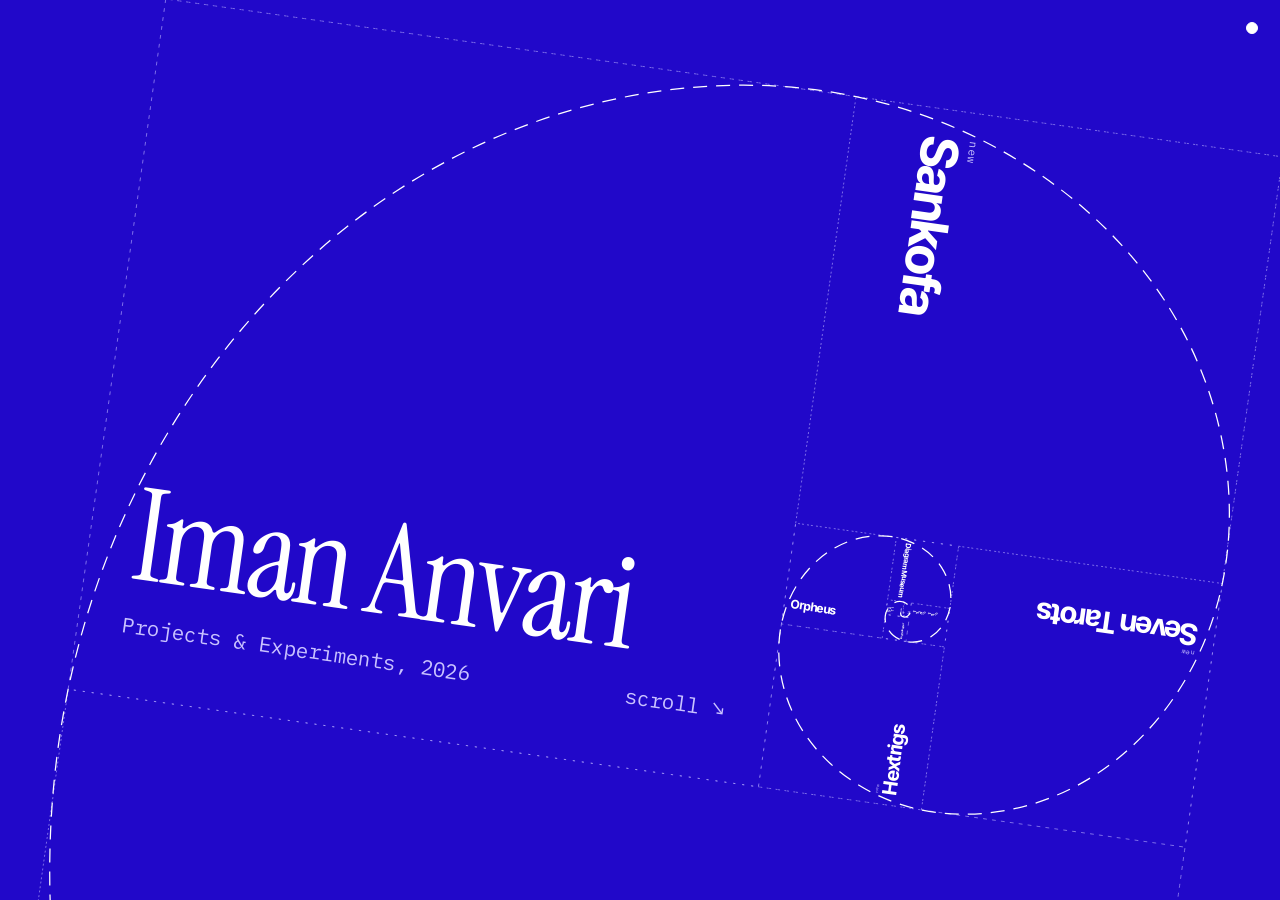
==== commit be2204a4: "Refactor name animation and plant growth logic" ====
--- a/index.html
+++ b/index.html
@@ -90,24 +90,10 @@
 .card.on .pg,.t:hover .pg{animation:flip .9s cubic-bezier(.5,0,.3,1) both;animation-delay:calc(var(--d) + 1s)}
 @keyframes flip{0%{opacity:1;transform:scaleX(1)}100%{opacity:1;transform:scaleX(-1)}}
 
-/* the name: its I sprouts, and a little garland grows across the name */
-.name .bl{display:inline-block;width:0;height:0}
-.name .I{transition:color .3s}
-.card.on .name .I,.t.name:hover .I{color:transparent;transition:color .6s ease .25s}
-.vine{left:0;top:0;width:100%;height:100%}
-.vine .vn{fill:none;stroke:var(--ink);stroke-linecap:round;stroke-linejoin:round}
-.vine .lf,.vine .fc{fill:var(--ink)}
-.vine .bd{fill:var(--paper)}
-.vine .lf{transform-origin:0 50%}
-.vine .fl{transform:scale(0) rotate(-90deg)}
-.vine .sw{transform-box:fill-box;transform-origin:center}
-.vine .d{transition:stroke-dashoffset .35s ease}
-.vine .p{transition:transform .3s ease}
-.card.on .vine .d,.t:hover .vine .d{transition:stroke-dashoffset var(--dur,.6s) var(--ez,cubic-bezier(.45,0,.55,1)) var(--t,0s)}
-.card.on .vine .p,.t:hover .vine .p{transition:transform .7s var(--spring) var(--t,0s)}
-.card.on .vine .fl,.t:hover .vine .fl{transform:scale(1) rotate(0deg)}
-.card.on .vine .sw,.t:hover .vine .sw{animation:sway 3.2s ease-in-out calc(var(--t,0s) + .8s) infinite}
-@keyframes sway{0%,100%{transform:rotate(0deg)}30%{transform:rotate(-9deg)}70%{transform:rotate(9deg)}}
+/* the name: each letter drifts on its own tiny orbit, phases spaced by the golden angle — like type floating on still water */
+.name .l{display:inline-block;transform-origin:50% 60%}
+.card.on .name .l{animation:drift 6.18s linear infinite;animation-delay:var(--ph)}
+@keyframes drift{from{transform:rotate(0deg) translateX(.007em) rotate(0deg)}to{transform:rotate(360deg) translateX(.007em) rotate(-360deg)}}
 
 /* light/dark: a single dot — solid by day, a ring by night */
 .theme{position:fixed;z-index:3;top:calc(10px + env(safe-area-inset-top,0px));right:calc(10px + env(safe-area-inset-right,0px));
@@ -213,76 +199,6 @@
     return svg("left:100%;bottom:.04em;margin-left:.12em;width:1.15em;height:1.09em","0 0 120 114",`<g style="opacity:.55">${l}</g>`+r)}
 };
 
-/* ---------- the name's plant: measured from the real letters, so it fits any font ---------- */
-const cv=document.createElement("canvas"),cx=cv.getContext("2d",{willReadFrequently:true});
-function ink(font,fs,ch){                    // scan a glyph: per row, the [left,right] of its ink, relative to pen + baseline
-  const W=Math.ceil(fs*1.2),H=Math.ceil(fs*1.5),ox=Math.round(fs*.25),oy=Math.round(fs*1.15);
-  cv.width=W;cv.height=H;cx.font=font;cx.textBaseline="alphabetic";cx.fillText(ch,ox,oy);
-  const d=cx.getImageData(0,0,W,H).data,rows=[];
-  for(let y=0;y<H;y++){let l=-1,r=-1;for(let x=0;x<W;x++)if(d[(y*W+x)*4+3]>110){if(l<0)l=x;r=x}rows.push(l<0?null:[l-ox,r-ox])}
-  const top=rows.findIndex(r=>r);return{rows,oy,top:top<0?-fs*.7:top-oy};
-}
-function curve(P){                           // a smooth curve through points, + samples of position / arc length
-  let d=`M${f1(P[0][0])} ${f1(P[0][1])}`;const S=[];let len=0,prev=null;
-  for(let i=0;i<P.length-1;i++){const a=P[i-1]||P[i],b=P[i],c=P[i+1],e=P[i+2]||c;
-    const p1=[b[0]+(c[0]-a[0])/6,b[1]+(c[1]-a[1])/6],p2=[c[0]-(e[0]-b[0])/6,c[1]-(e[1]-b[1])/6];
-    d+=`C${f1(p1[0])} ${f1(p1[1])} ${f1(p2[0])} ${f1(p2[1])} ${f1(c[0])} ${f1(c[1])}`;
-    for(let j=prev?1:0;j<=16;j++){const u=j/16,v=1-u,B=k=>v*v*v*b[k]+3*v*v*u*p1[k]+3*v*u*u*p2[k]+u*u*u*c[k],x=B(0),y=B(1);
-      if(prev)len+=Math.hypot(x-prev.x,y-prev.y);prev={x,y,s:len};S.push(prev)}}
-  S.forEach(p=>p.f=len?p.s/len:0);
-  return{d,near:x=>S.reduce((b,p)=>Math.abs(p.x-x)<Math.abs(b.x-x)?p:b)};
-}
-function plant(node){
-  const t=node.querySelector(".t.name"),w=t.querySelector(".w"),cs=getComputedStyle(t),fs=parseFloat(cs.fontSize);
-  const font=`${cs.fontStyle} ${cs.fontWeight} ${fs}px ${cs.fontFamily}`,E=v=>v*fs,T=v=>v.toFixed(2)+"s";
-  const Ls=[...w.querySelectorAll(".l")].map(s=>({ch:s.textContent,x:s.offsetLeft,w:s.offsetWidth})),n=Ls.length,Li=Ls[n-1];
-  const yb=w.querySelector(".bl").offsetTop,W=w.offsetWidth,H=w.offsetHeight;
-  const gI=ink(font,fs,"I"),gx=ink(font,fs,"x"),gi=ink(font,fs,"i"),yc=yb+gI.top,yx=yb+gx.top;
-  // the I's stem: where it stands, how thick
-  const mid=gI.rows[Math.round(gI.oy+gI.top/2)]||[0,E(.07)],Ix=Ls[0].x+(mid[0]+mid[1])/2,sw=Math.max(2,mid[1]-mid[0]+1);
-  // the dot of the last i: it will open into a daisy
-  let y0=gi.oy+gi.top,y1=y0,l=1e9,r=-1e9;
-  while(gi.rows[y1]){l=Math.min(l,gi.rows[y1][0]);r=Math.max(r,gi.rows[y1][1]);y1++}
-  const dx=Li.x+(l+r)/2,dy=yb+(y0+y1-1)/2-gi.oy,dr=Math.max(r-l+1,y1-y0)/2;
-  // the skyline of the letters in between, so the garland never touches them
-  const pad=Math.ceil(E(.3)),CW=Math.ceil(W)+2*pad,CH=Math.ceil(yb)+2*pad;
-  cv.width=CW;cv.height=CH;cx.font=font;cx.textBaseline="alphabetic";
-  for(let i=1;i<n-1;i++)cx.fillText(Ls[i].ch,Ls[i].x+pad,yb+pad);
-  const px=cx.getImageData(0,0,CW,CH).data,sky=new Float32Array(CW).fill(yb),seen=new Uint8Array(CW);
-  for(let y=0;y<CH;y++)for(let x=0;x<CW;x++)if(!seen[x]&&px[(y*CW+x)*4+3]>90){seen[x]=1;sky[x]=y-pad}
-  const win=E(.07),env=x=>{let m=yb;for(let i=Math.max(0,Math.round(x-win+pad)),e=Math.min(CW-1,Math.round(x+win+pad));i<=e;i++)m=Math.min(m,sky[i]);return m};
-
-  // the garland: from the top of the I, a scallop over every letter, a droop between the words, into the i's dot
-  const cl=E(.06),amp=E(.055),P=[[Ix,yc+E(.03)]],dips=[],tops=[];let droop=null;
-  for(let i=1;i<n;i++){const L=Ls[i];
-    P.push([L.x,Math.min(env(L.x),yx)-cl*.6]);if(i>1&&Ls[i-1].ch!==" "&&L.ch!==" ")dips.push(P.at(-1));
-    if(i===n-1)break;const c=L.x+L.w/2;
-    if(L.ch===" "){P.push([c,yx-cl*.1]);droop=P.at(-1)}else{P.push([c,env(c)-cl-amp]);tops.push({p:P.at(-1),big:L.ch==="A"})}}
-  const ri=dr*1.12;P.push([dx-ri*2.3,dy+ri*.3]);
-  const M=curve(P),tv=.8,dv=2.3,at=x=>tv+dv*M.near(x).f;
-
-  let back="",top="";
-  const line=(d,wd,t0,dur,lin)=>{back+=`<path class="vn d" pathLength="1" style="--t:${T(t0)};--dur:${T(dur)}${lin?";--ez:linear":""}" stroke-width="${f1(wd)}" d="${d}"/>`};
-  const leaf=(x,y,deg,L,Wd,t0)=>{top+=`<g transform="translate(${f1(x)} ${f1(y)}) rotate(${Math.round(deg)})"><path class="lf p" style="--t:${T(t0)}" d="M0 0C${f1(L*.12)} ${f1(-Wd*1.25)} ${f1(L*.78)} ${f1(-Wd*1.3)} ${f1(L)} 0C${f1(L*.78)} ${f1(Wd*1.3)} ${f1(L*.12)} ${f1(Wd*1.25)} 0 0Z"/></g>`};
-  const bud=(x,y,rr,t0)=>{top+=`<circle class="fc p" style="--t:${T(t0)}" cx="${f1(x)}" cy="${f1(y)}" r="${f1(rr)}"/>`};
-  const daisy=(x,y,rr,t0)=>{let h="";for(let k=0;k<6;k++){const a=k*Math.PI/3;h+=`<circle class="fc" cx="${f1(rr*1.55*Math.cos(a))}" cy="${f1(rr*1.55*Math.sin(a))}" r="${f1(rr*.62)}"/>`}
-    top+=`<g transform="translate(${f1(x)} ${f1(y)})"><g class="fl p" style="--t:${T(t0)}"><g class="sw" style="--t:${T(t0)}">${h}<circle class="bd" r="${f1(rr)}"/><circle class="fc" r="${f1(rr*.42)}"/></g></g></g>`};
-
-  // 1 — the I turns into a seedling
-  line(`M${f1(Ix)} ${f1(yb-sw*.45)}C${f1(Ix-E(.01))} ${f1(yb-(yb-yc)*.4)} ${f1(Ix+E(.012))} ${f1(yb-(yb-yc)*.7)} ${f1(Ix)} ${f1(yc+E(.03))}`,sw*.9,.1,.7);
-  leaf(Ix,yc+E(.03),-132,E(.15),E(.055),.6);leaf(Ix,yc+E(.03),-48,E(.15),E(.055),.68);
-  leaf(Ix,yb-E(.01),-168,E(.07),E(.022),.45);leaf(Ix,yb-E(.01),-12,E(.07),E(.022),.5);
-  // 2 — the garland draws across, sprouting as it goes: leaves in every dip, buds and daisies on every scallop
-  line(M.d,E(.028),tv,dv,1);
-  dips.forEach(p=>{const t0=at(p[0]);leaf(p[0],p[1],-128,E(.085),E(.032),t0+.05);leaf(p[0],p[1],-52,E(.085),E(.032),t0+.12)});
-  tops.forEach(({p,big},j)=>{const t0=at(p[0])+.08;
-    if(big||j%3===1)daisy(p[0],p[1]-E(.016),E(big?.042:.034),t0);else bud(p[0],p[1]-E(.036),E(.024),t0)});
-  if(droop){const t0=at(droop[0]);line(`M${f1(droop[0])} ${f1(droop[1])}V${f1(droop[1]+E(.06))}`,E(.014),t0,.3);bud(droop[0],droop[1]+E(.08),E(.028),t0+.2)}
-  // 3 — and the dot of the last i opens into a daisy
-  daisy(dx,dy,ri,tv+dv-.05);
-  return{vb:`0 0 ${W} ${H}`,body:back+top};
-}
-
 const SOC=[
   {name:"Letterboxd",href:"https://boxd.it/6uYab",g:"reels"},
   {name:"Spotify",href:"https://open.spotify.com/user/31dxlwhfdibpqjqlg5nhxrflov34",g:"waves"},
@@ -290,8 +206,8 @@
   {name:"Are.na",href:"https://are.na/i-a-tm-ild_dlli",g:"blocks"}
 ];
 const ITEMS=[
- {slug:"",title:"Iman Anvari",max:720,grow:plant,
-  html:()=>`<span class="t name" role="heading" aria-level="1" aria-label="Iman Anvari"><span class="w" aria-hidden="true">${[..."Iman Anvari"].map((c,i)=>`<span class="l${i?"":" I"}">${c}</span>`).join("")}<span class="bl"></span><svg class="g vine" aria-hidden="true"></svg></span></span>
+ {slug:"",title:"Iman Anvari",max:720,
+  html:()=>`<span class="t name" role="heading" aria-level="1" aria-label="Iman Anvari"><span class="w" aria-hidden="true">${[..."Iman Anvari"].map((c,i)=>c===" "?" ":`<span class="l" style="--ph:${(-((i*.618)%1)*6.18).toFixed(2)}s">${c}</span>`).join("")}</span></span>
     <span class="small">Projects &amp; Experiments, 2026</span><span class="small r" aria-hidden="true">scroll ↘</span>`},
  {slug:"sankofa",title:"Sankofa",href:"https://esoterorist.github.io/Sankofa/",max:760,
   html:i=>`<a class="t" href="${i.href}"><span class="w"><span class="tag">new</span>Sankofa${G.sankofa()}</span></a>`},
@@ -327,18 +243,12 @@
  $("#spiral").setAttribute("d",d)}
 
 let W=0,H=0,S=1,R0=0,Ps={x:0,y:0},FV=0;
-// fit each card's type once per item (not once per card), and grow the plant once per font change
+// fit each card's type once per item (not once per card)
 function prep(node){
   const it=node._it,ts=node.querySelectorAll(".t"),fresh=it._fv!==FV;
   if(fresh)it._fs=[...ts].map(t=>{t.style.fontSize="";const w=t.querySelector(".w").scrollWidth;
     return w>it.max?(parseFloat(getComputedStyle(t).fontSize)*it.max/w).toFixed(1)+"px":""});
   ts.forEach((t,j)=>t.style.fontSize=it._fs[j]||"");
-  if(it.grow){
-    if(fresh){try{it._g=it.grow(node)}catch(e){it._g=null}}
-    const v=node.querySelector(".vine");
-    if(v&&it._g&&v._fv!==FV){v._fv=FV;v.setAttribute("viewBox",it._g.vb);v.innerHTML=it._g.body;
-      if(node._on){node.classList.remove("on");void node.offsetWidth;node.classList.add("on")}}   // replay, don't pop in
-  }
   it._fv=FV;node._fv=FV;
 }
 const cards=new Map();   // abs index -> card. A card is built once, then only its transform changes.
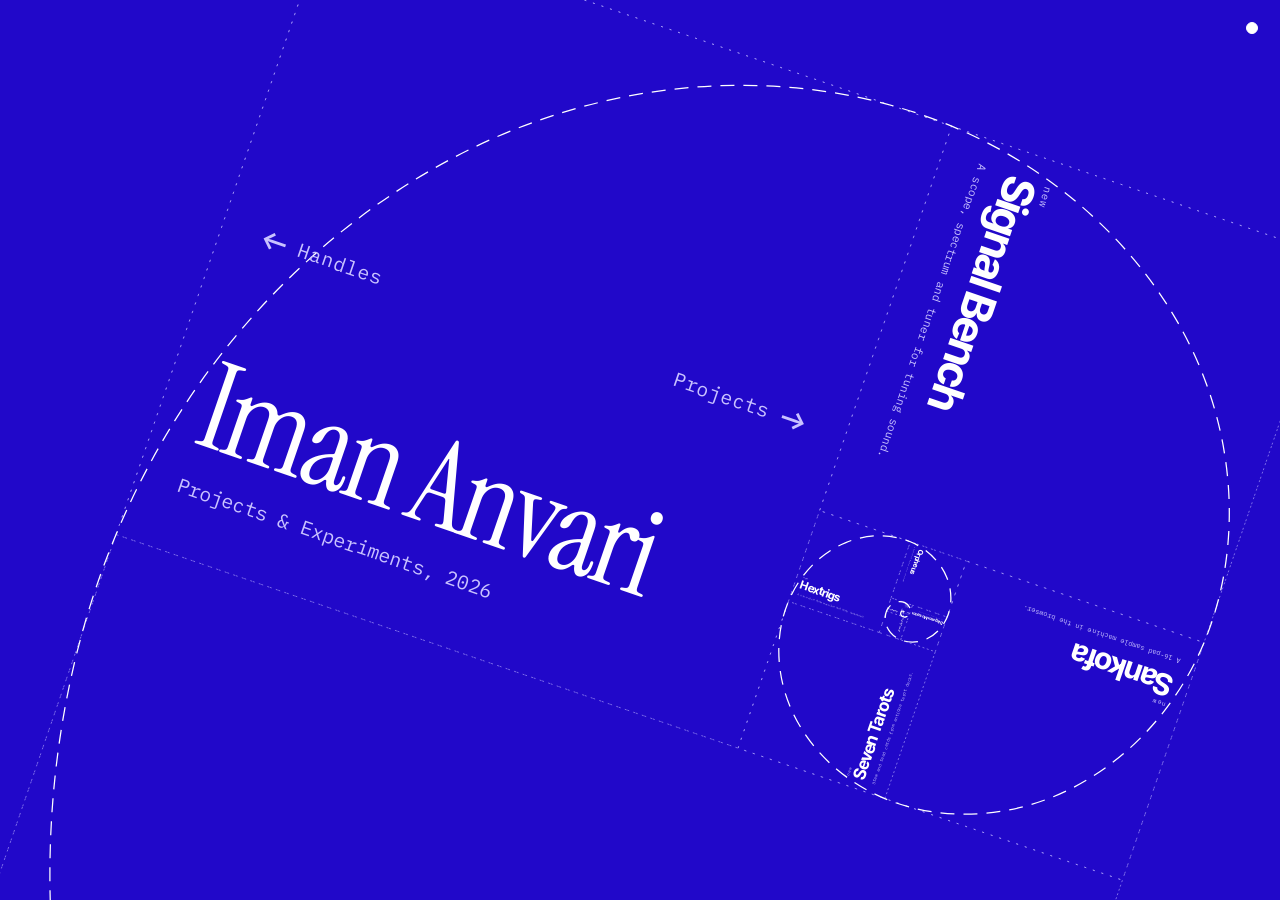
==== commit 9f9e7f1d: "Add Signal Bench, front-page arrows, and project descriptions Co-Authored-By: Claude Opus 5.5 <norep" ====
--- a/index.html
+++ b/index.html
@@ -49,6 +49,14 @@
 a.small::after{content:"";display:inline-block;width:0;margin-left:14px;vertical-align:middle;border-top:2px dashed currentColor;transition:width .618s var(--spring)}
 a.small:hover{color:var(--ink)}a.small:hover::after{width:110px}
 
+/* the front page: arrows out either side */
+.arr{position:absolute;top:50%;transform:translateY(-50%);display:flex;align-items:center;gap:18px;font:400 30px/1 var(--mono);letter-spacing:.04em;color:var(--soft);text-decoration:none;white-space:nowrap}
+.arr.l{left:64px}.arr.r{right:64px}
+.arr i{font:400 64px/1 var(--mono);font-style:normal;display:inline-block;transition:transform .618s var(--spring)}
+.arr:hover{color:var(--ink)}.arr.l:hover i{transform:translateX(-16px)}.arr.r:hover i{transform:translateX(16px)}
+/* one line under each project */
+.desc{max-width:872px;overflow:hidden;text-overflow:ellipsis;font-size:28px}
+
 /* elsewhere: a short stack of links */
 .list{position:absolute;left:64px;bottom:150px}
 .list .tag{position:static;display:block;margin:0 0 22px .04em}
@@ -85,6 +93,10 @@
 /* spotify: waves pulse outward */
 .card.on .wv,.t:hover .wv{animation:wave 1.8s ease-in-out infinite;animation-delay:calc(var(--d) + 1.1s)}
 @keyframes wave{0%,100%{opacity:1}50%{opacity:.28}}
+/* signal bench: the beam sweeps left to right */
+.sw{opacity:0;transform-box:view-box}
+.card.on .sw,.t:hover .sw{animation:sweep 2s linear 1.3s infinite}
+@keyframes sweep{0%{opacity:0;transform:translateX(8px)}10%,88%{opacity:1}100%{opacity:0;transform:translateX(124px)}}
 /* goodreads: pages turn, once each */
 .pg{opacity:0;transform-origin:60px 50px}
 .card.on .pg,.t:hover .pg{animation:flip .9s cubic-bezier(.5,0,.3,1) both;animation-delay:calc(var(--d) + 1s)}
@@ -103,7 +115,7 @@
 .theme:hover::before{transform:scale(1.25)}
 @media (prefers-color-scheme:dark){:root:not([data-theme="light"]) .theme::before{background:transparent}}
 :root[data-theme="dark"] .theme::before{background:transparent}
-.theme:focus-visible,.t:focus-visible,.small:focus-visible{outline:2px dashed var(--ink);outline-offset:6px}
+.theme:focus-visible,.t:focus-visible,.small:focus-visible,.arr:focus-visible{outline:2px dashed var(--ink);outline-offset:6px}
 .sr{position:absolute;width:1px;height:1px;overflow:hidden;clip:rect(0 0 0 0);white-space:nowrap}
 @media (prefers-reduced-motion:reduce){#spiral{animation:none}*{transition-duration:0s!important;transition-delay:0s!important;animation:none!important}}
 </style>
@@ -113,6 +125,7 @@
 <main id="stage" aria-label="Projects on a golden spiral. Scroll, swipe or use the arrow keys."></main>
 <button class="theme" id="theme" aria-label="Switch light or dark"></button>
 <nav class="sr" id="links" aria-label="Links">
+  <a href="https://esoterorist.github.io/SignalBench/">Signal Bench</a>
   <a href="https://esoterorist.github.io/Sankofa/">Sankofa</a>
   <a href="https://esoterorist.github.io/Seven-Tarots/">Seven Tarots</a>
   <a href="https://esoterorist.github.io/Hextrigs/">Hextrigs</a>
@@ -152,6 +165,13 @@
     for(let j=1;j<4;j++)h+=`<path class="s d" pathLength="1" style="--i:${4+j*2};stroke-width:2;opacity:.55" d="M${f1(2.3+j*32)} 98V12"/><path class="f p" style="--i:${8+j*1.5}" d="M${f1(-3.7+j*32)} 4h12l-6 7z"/>`;
     return svg("left:100%;bottom:.04em;margin-left:.12em;width:1.32em;height:1em","0 0 132 100",
       h+`<g class="ph"><path class="s" style="stroke-width:3.5" d="M0 8V104"/><circle class="f" cx="0" cy="104" r="5"/></g>`)},
+  // an oscilloscope: graticule, a sine trace drawing itself, the beam sweeping across
+  scope(){let w="M6 50";for(let i=1;i<=60;i++){const x=6+i*2;w+=`L${x} ${f1(50-30*Math.sin(i/60*4*Math.PI))}`}
+    let g="";for(let i=1;i<4;i++)g+=`<path class="s d" pathLength="1" style="--i:${i};stroke-width:1.5;opacity:.45" d="M${6+i*30} 8V92"/>`;
+    g+=`<path class="s d" pathLength="1" style="--i:2;stroke-width:1.5;opacity:.45" d="M6 50H126"/>`;
+    return svg("left:100%;bottom:.04em;margin-left:.12em;width:1.32em;height:1em","0 0 132 100",
+      `<rect class="o p" style="--i:0" x="4" y="6" width="124" height="88" rx="6"/>`+g+
+      `<path class="s d" pathLength="1" style="--i:4;stroke-width:3.5" d="${w}"/><g class="sw"><path class="s" style="stroke-width:2;opacity:.7" d="M0 10V90"/></g>`)},
   // seven cards fan out
   cards(){let h="";for(let i=0;i<7;i++)h+=`<rect class="c ${i===6?"f":"o"}" style="--i:${i};--a:${i*7}deg" x="4" y="73" width="34" height="55" rx="3"/>`;
     return svg("left:100%;bottom:.04em;margin-left:.1em;width:1.25em;height:1.45em","0 0 114 132",h)},
@@ -208,21 +228,24 @@
 const ITEMS=[
  {slug:"",title:"Iman Anvari",max:720,
   html:()=>`<span class="t name" role="heading" aria-level="1" aria-label="Iman Anvari"><span class="w" aria-hidden="true">${[..."Iman Anvari"].map((c,i)=>c===" "?" ":`<span class="l" style="--ph:${(-((i*.618)%1)*6.18).toFixed(2)}s">${c}</span>`).join("")}</span></span>
-    <span class="small">Projects &amp; Experiments, 2026</span><span class="small r" aria-hidden="true">scroll ↘</span>`},
+    <a class="arr l" href="#elsewhere" aria-label="Handles"><i aria-hidden="true">←</i>Handles</a><a class="arr r" href="#signal-bench" aria-label="Projects">Projects<i aria-hidden="true">→</i></a>
+    <span class="small">Projects &amp; Experiments, 2026</span>`},
+ {slug:"signal-bench",title:"Signal Bench",href:"https://esoterorist.github.io/SignalBench/",max:760,
+  html:i=>`<a class="t" href="${i.href}"><span class="w"><span class="tag">new</span>Signal Bench${G.scope()}</span></a><span class="small desc">A scope, spectrum and tuner for tuning sound.</span>`},
  {slug:"sankofa",title:"Sankofa",href:"https://esoterorist.github.io/Sankofa/",max:760,
-  html:i=>`<a class="t" href="${i.href}"><span class="w"><span class="tag">new</span>Sankofa${G.sankofa()}</span></a>`},
+  html:i=>`<a class="t" href="${i.href}"><span class="w"><span class="tag">new</span>Sankofa${G.sankofa()}</span></a><span class="small desc">A 16-pad sample machine in the browser.</span>`},
  {slug:"seven-tarots",title:"Seven Tarots",href:"https://esoterorist.github.io/Seven-Tarots/",max:760,
-  html:i=>`<a class="t" href="${i.href}"><span class="w"><span class="tag">new</span>Seven Tarots${G.cards()}</span></a>`},
+  html:i=>`<a class="t" href="${i.href}"><span class="w"><span class="tag">new</span>Seven Tarots${G.cards()}</span></a><span class="small desc">Draw and read cards from antique tarot decks.</span>`},
  {slug:"hextrigs",title:"Hextrigs",href:"https://esoterorist.github.io/Hextrigs/",max:760,
-  html:i=>`<a class="t" href="${i.href}"><span class="w"><span class="tag">new</span>Hextrigs${G.hex()}</span></a>`},
+  html:i=>`<a class="t" href="${i.href}"><span class="w"><span class="tag">new</span>Hextrigs${G.hex()}</span></a><span class="small desc">A six-voice drum machine and step sequencer.</span>`},
  {slug:"orpheus",title:"Orpheus",href:"https://esoterorist.github.io/Orpheus/",max:872,
-  html:i=>`<a class="t" href="${i.href}"><span class="w">Orpheus<span class="ghost" aria-hidden="true">Orpheus</span></span></a>`},
+  html:i=>`<a class="t" href="${i.href}"><span class="w">Orpheus<span class="ghost" aria-hidden="true">Orpheus</span></span></a><span class="small desc">A generative ambient music instrument.</span>`},
  {slug:"diagram-museum",title:"Diagram Museum",href:"https://esoterorist.github.io/DiagramMuseum/",max:872,
-  html:i=>`<a class="t" href="${i.href}"><span class="w">Diagram Museum${G.diagram()}</span></a>`},
+  html:i=>`<a class="t" href="${i.href}"><span class="w">Diagram Museum${G.diagram()}</span></a><span class="small desc">An archive of diagrams redrawn from theory.</span>`},
  {slug:"saadi",title:"سفرهای سعدی",href:"https://esoterorist.github.io/Saadi/",max:872,
-  html:i=>`<a class="t fa" href="${i.href}" lang="fa" dir="rtl"><span class="w">سفرهای سعدی${G.route()}</span></a>`},
+  html:i=>`<a class="t fa" href="${i.href}" lang="fa" dir="rtl"><span class="w">سفرهای سعدی${G.route()}</span></a><span class="small desc r">A map of Saadi’s travels, linked to his poems.</span>`},
  {slug:"calender",title:"imz Calender",href:"https://esoterorist.github.io/calender/",max:872,
-  html:i=>`<a class="t" href="${i.href}"><span class="w">imz Calender${G.month()}</span></a>`},
+  html:i=>`<a class="t" href="${i.href}"><span class="w">imz Calender${G.month()}</span></a><span class="small desc">A year calendar, to-do list and diary in one.</span>`},
  {slug:"elsewhere",title:"Elsewhere",max:760,
   html:()=>`<div class="list"><span class="tag">elsewhere</span>${SOC.map(s=>`<a class="t" href="${s.href}" rel="me"><span class="w">${s.name}${G[s.g]()}</span></a>`).join("")}</div>
     <a class="small" href="mailto:iiman.anvarii@gmail.com">iiman.anvarii@gmail.com</a>`}
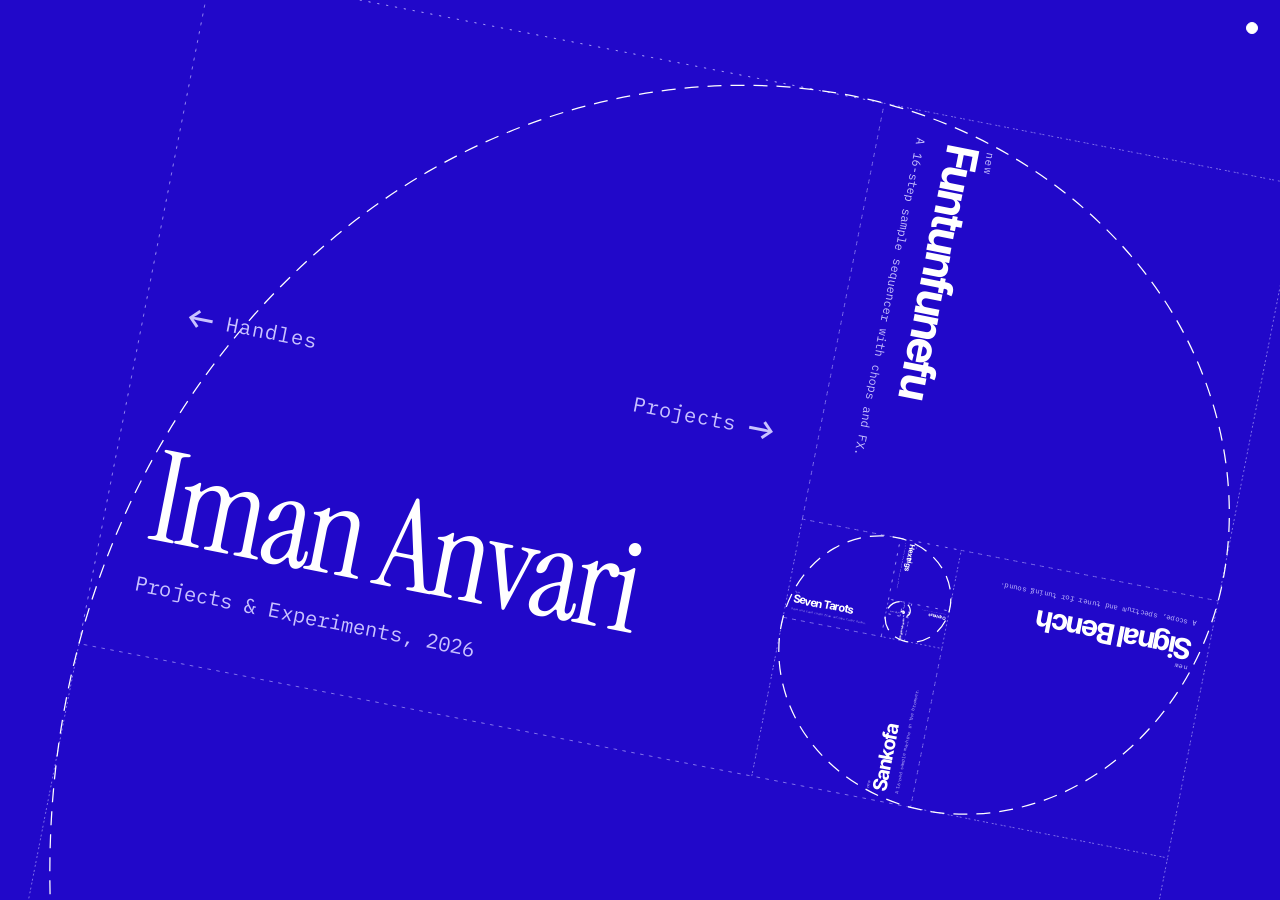
==== commit 38f521cc: "Add Funtunfunefu (FTF-16) as the newest project" ====
--- a/index.html
+++ b/index.html
@@ -90,6 +90,10 @@
 .ph{opacity:0}
 .card.on .ph,.t:hover .ph{animation:back 2.4s cubic-bezier(.5,0,.5,1) 1.1s infinite}
 @keyframes back{0%{opacity:0;transform:translateX(124px)}12%,85%{opacity:1}100%{opacity:0;transform:translateX(4px)}}
+/* funtunfunefu: two tracks, one clock — the cursor steps forward across both */
+.stp{opacity:0;transform-box:view-box}
+.card.on .stp,.t:hover .stp{animation:stepf 1.92s steps(8) 1.1s infinite}
+@keyframes stepf{0%{opacity:1;transform:translateX(0)}100%{opacity:1;transform:translateX(128px)}}
 /* spotify: waves pulse outward */
 .card.on .wv,.t:hover .wv{animation:wave 1.8s ease-in-out infinite;animation-delay:calc(var(--d) + 1.1s)}
 @keyframes wave{0%,100%{opacity:1}50%{opacity:.28}}
@@ -125,6 +129,7 @@
 <main id="stage" aria-label="Projects on a golden spiral. Scroll, swipe or use the arrow keys."></main>
 <button class="theme" id="theme" aria-label="Switch light or dark"></button>
 <nav class="sr" id="links" aria-label="Links">
+  <a href="https://esoterorist.github.io/FTF16/">Funtunfunefu</a>
   <a href="https://esoterorist.github.io/SignalBench/">Signal Bench</a>
   <a href="https://esoterorist.github.io/Sankofa/">Sankofa</a>
   <a href="https://esoterorist.github.io/Seven-Tarots/">Seven Tarots</a>
@@ -165,6 +170,11 @@
     for(let j=1;j<4;j++)h+=`<path class="s d" pathLength="1" style="--i:${4+j*2};stroke-width:2;opacity:.55" d="M${f1(2.3+j*32)} 98V12"/><path class="f p" style="--i:${8+j*1.5}" d="M${f1(-3.7+j*32)} 4h12l-6 7z"/>`;
     return svg("left:100%;bottom:.04em;margin-left:.12em;width:1.32em;height:1em","0 0 132 100",
       h+`<g class="ph"><path class="s" style="stroke-width:3.5" d="M0 8V104"/><circle class="f" cx="0" cy="104" r="5"/></g>`)},
+  // two rows of eight steps share one cursor, like the two crocodiles that share one stomach
+  steps(){const A=[1,0,0,1,0,1,0,0, 0,0,1,0,1,0,1,1];let h="";
+    A.forEach((a,i)=>{const c=i%8,row=i>>3;h+=`<rect class="${a?"f":"o"} p" style="--i:${(c*.7+row*.35).toFixed(2)}" x="${4+c*16}" y="${row?58:22}" width="12" height="20" rx="2.5"/>`});
+    return svg("left:100%;bottom:.04em;margin-left:.12em;width:1.32em;height:1em","0 0 132 100",
+      h+`<g class="stp"><rect class="o" style="stroke-width:2.5;fill:none" x="1" y="10" width="18" height="80" rx="4"/></g>`)},
   // an oscilloscope: graticule, a sine trace drawing itself, the beam sweeping across
   scope(){let w="M6 50";for(let i=1;i<=60;i++){const x=6+i*2;w+=`L${x} ${f1(50-30*Math.sin(i/60*4*Math.PI))}`}
     let g="";for(let i=1;i<4;i++)g+=`<path class="s d" pathLength="1" style="--i:${i};stroke-width:1.5;opacity:.45" d="M${6+i*30} 8V92"/>`;
@@ -228,8 +238,10 @@
 const ITEMS=[
  {slug:"",title:"Iman Anvari",max:720,
   html:()=>`<span class="t name" role="heading" aria-level="1" aria-label="Iman Anvari"><span class="w" aria-hidden="true">${[..."Iman Anvari"].map((c,i)=>c===" "?" ":`<span class="l" style="--ph:${(-((i*.618)%1)*6.18).toFixed(2)}s">${c}</span>`).join("")}</span></span>
-    <a class="arr l" href="#elsewhere" aria-label="Handles"><i aria-hidden="true">←</i>Handles</a><a class="arr r" href="#signal-bench" aria-label="Projects">Projects<i aria-hidden="true">→</i></a>
+    <a class="arr l" href="#elsewhere" aria-label="Handles"><i aria-hidden="true">←</i>Handles</a><a class="arr r" href="#funtunfunefu" aria-label="Projects">Projects<i aria-hidden="true">→</i></a>
     <span class="small">Projects &amp; Experiments, 2026</span>`},
+ {slug:"funtunfunefu",title:"Funtunfunefu",href:"https://esoterorist.github.io/FTF16/",max:760,
+  html:i=>`<a class="t" href="${i.href}"><span class="w"><span class="tag">new</span>Funtunfunefu${G.steps()}</span></a><span class="small desc">A 16-step sample sequencer with chops and FX.</span>`},
  {slug:"signal-bench",title:"Signal Bench",href:"https://esoterorist.github.io/SignalBench/",max:760,
   html:i=>`<a class="t" href="${i.href}"><span class="w"><span class="tag">new</span>Signal Bench${G.scope()}</span></a><span class="small desc">A scope, spectrum and tuner for tuning sound.</span>`},
  {slug:"sankofa",title:"Sankofa",href:"https://esoterorist.github.io/Sankofa/",max:760,
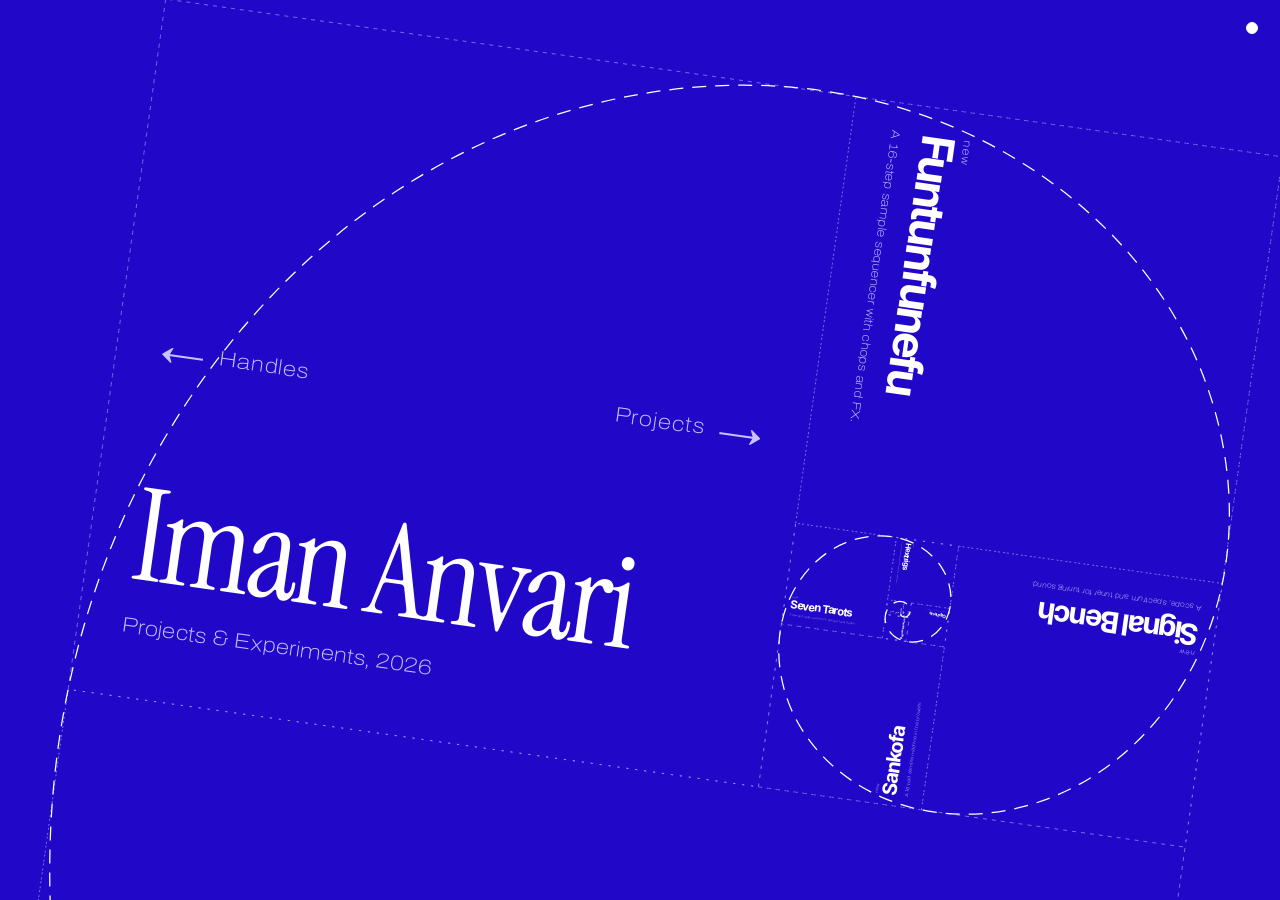
==== commit b838ba6a: "Swap IBM Plex Mono for thin, wide Archivo on the small type" ====
--- a/index.html
+++ b/index.html
@@ -8,14 +8,14 @@
 <meta name="theme-color" content="#2108c9">
 <link rel="preconnect" href="https://fonts.googleapis.com">
 <link rel="preconnect" href="https://fonts.gstatic.com" crossorigin>
-<link rel="stylesheet" href="https://fonts.googleapis.com/css2?family=Instrument+Serif&family=Inter+Tight:wght@400;700&family=IBM+Plex+Mono&family=Noto+Naskh+Arabic:wght@700&display=swap">
+<link rel="stylesheet" href="https://fonts.googleapis.com/css2?family=Instrument+Serif&family=Inter+Tight:wght@400;700&family=Archivo:wdth,wght@62..125,100..200&family=Noto+Naskh+Arabic:wght@700&display=swap">
 <style>
 /* a golden rectangle, squares shrinking by φ, turning forever around its eye */
 :root{
   --paper:#2108c9; --ink:#fff; --soft:#c9c2ff; --loop:#b9b0ff;
   --display:"Instrument Serif","Times New Roman",Georgia,serif;
   --body:"Inter Tight","Helvetica Neue",Helvetica,Arial,sans-serif;
-  --mono:"IBM Plex Mono",ui-monospace,Menlo,monospace;
+  --mono:"Archivo","Helvetica Neue",Helvetica,Arial,sans-serif; /* thin, wide, boxy grotesk for the small type */
   --naskh:"Noto Naskh Arabic","Geeza Pro",Tahoma,serif;
   --spring:cubic-bezier(.3,1.5,.5,1);
   color-scheme:dark;
@@ -43,16 +43,16 @@
 .t .w{position:relative;display:inline-block}
 .t.name{font:400 236px/.9 var(--display);letter-spacing:-.03em}
 .t.fa{left:auto;right:64px;font:700 120px/1.2 var(--naskh);letter-spacing:0}
-.tag{position:absolute;left:.04em;bottom:100%;margin-bottom:.12em;font:400 26px/1 var(--mono);letter-spacing:.08em;color:var(--soft)}
-.small{position:absolute;left:64px;bottom:88px;font:400 30px/1 var(--mono);color:var(--soft);text-decoration:none;white-space:nowrap}
+.tag{position:absolute;left:.04em;bottom:100%;margin-bottom:.12em;font:100 26px/1 var(--mono);font-stretch:118%;letter-spacing:.08em;color:var(--soft)}
+.small{position:absolute;left:64px;bottom:88px;font:100 30px/1 var(--mono);font-stretch:118%;color:var(--soft);text-decoration:none;white-space:nowrap}
 .small.r{left:auto;right:64px}
 a.small::after{content:"";display:inline-block;width:0;margin-left:14px;vertical-align:middle;border-top:2px dashed currentColor;transition:width .618s var(--spring)}
 a.small:hover{color:var(--ink)}a.small:hover::after{width:110px}
 
 /* the front page: arrows out either side */
-.arr{position:absolute;top:50%;transform:translateY(-50%);display:flex;align-items:center;gap:18px;font:400 30px/1 var(--mono);letter-spacing:.04em;color:var(--soft);text-decoration:none;white-space:nowrap}
+.arr{position:absolute;top:50%;transform:translateY(-50%);display:flex;align-items:center;gap:18px;font:100 30px/1 var(--mono);font-stretch:118%;letter-spacing:.04em;color:var(--soft);text-decoration:none;white-space:nowrap}
 .arr.l{left:64px}.arr.r{right:64px}
-.arr i{font:400 64px/1 var(--mono);font-style:normal;display:inline-block;transition:transform .618s var(--spring)}
+.arr i{font:100 64px/1 var(--mono);font-stretch:118%;font-style:normal;display:inline-block;transition:transform .618s var(--spring)}
 .arr:hover{color:var(--ink)}.arr.l:hover i{transform:translateX(-16px)}.arr.r:hover i{transform:translateX(16px)}
 /* one line under each project */
 .desc{max-width:872px;overflow:hidden;text-overflow:ellipsis;font-size:28px}
@@ -390,7 +390,7 @@
 const begin=()=>{if(started)return;started=true;goTo(goal)};
 const refit=()=>{FV++;kick()};
 if(document.fonts){
-  Promise.all(["400 236px 'Instrument Serif'","700 120px 'Inter Tight'","400 30px 'IBM Plex Mono'","700 120px 'Noto Naskh Arabic'"]
+  Promise.all(["400 236px 'Instrument Serif'","700 120px 'Inter Tight'","100 30px 'Archivo'","700 120px 'Noto Naskh Arabic'"]
     .map(f=>document.fonts.load(f,f.includes("Naskh")?"سعدی":"Iman").catch(()=>{}))).then(()=>{refit();begin()});
   document.fonts.addEventListener?.("loadingdone",refit);
 }else begin();
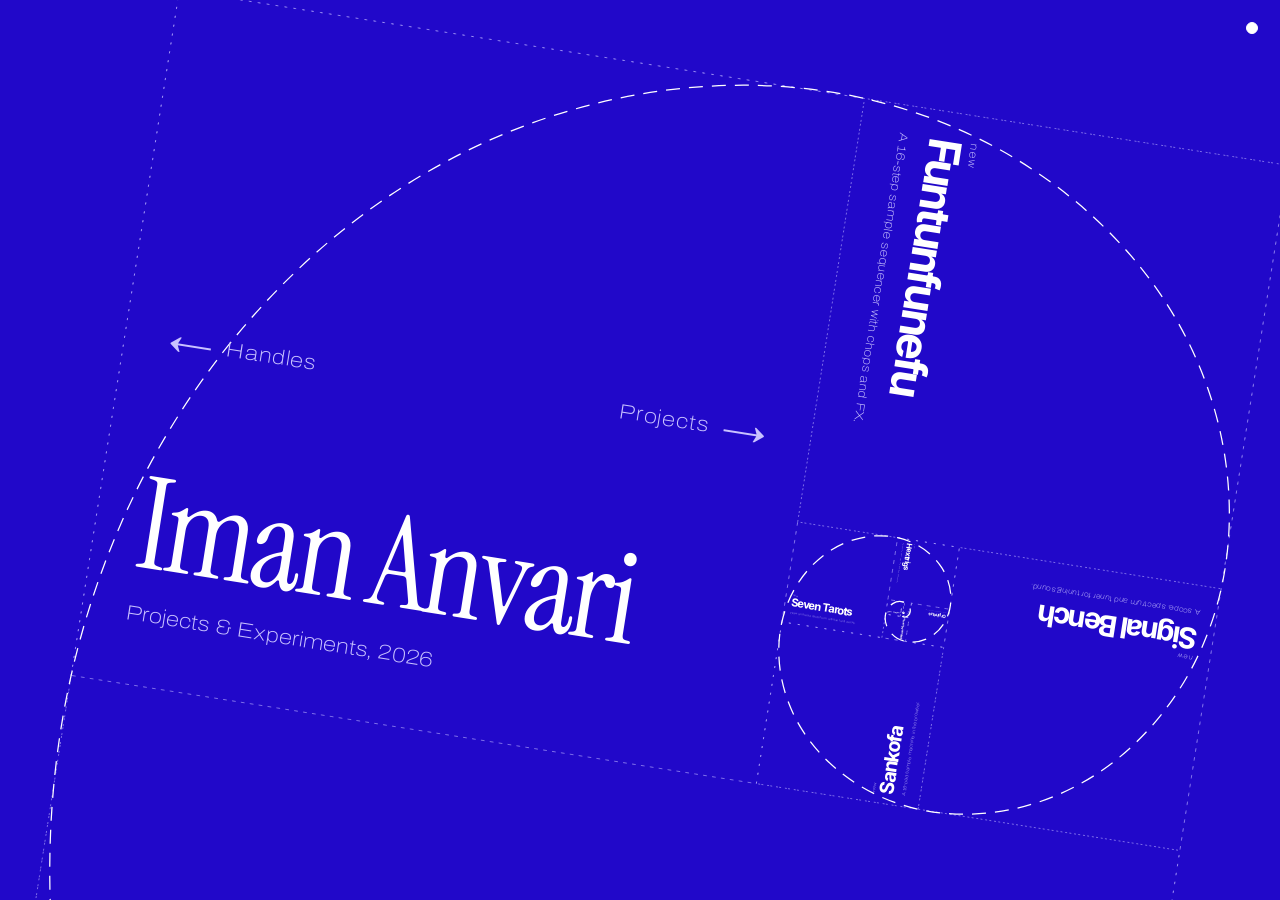
==== commit 97592731: "سفرهای سعدی: Kufi in light mode, Nastaliq in dark mode" ====
--- a/index.html
+++ b/index.html
@@ -8,7 +8,7 @@
 <meta name="theme-color" content="#2108c9">
 <link rel="preconnect" href="https://fonts.googleapis.com">
 <link rel="preconnect" href="https://fonts.gstatic.com" crossorigin>
-<link rel="stylesheet" href="https://fonts.googleapis.com/css2?family=Instrument+Serif&family=Inter+Tight:wght@400;700&family=Archivo:wdth,wght@62..125,100..200&family=Noto+Naskh+Arabic:wght@700&display=swap">
+<link rel="stylesheet" href="https://fonts.googleapis.com/css2?family=Instrument+Serif&family=Inter+Tight:wght@400;700&family=Archivo:wdth,wght@62..125,100..200&family=Noto+Kufi+Arabic:wght@700&family=Noto+Nastaliq+Urdu:wght@700&display=swap">
 <style>
 /* a golden rectangle, squares shrinking by φ, turning forever around its eye */
 :root{
@@ -16,12 +16,15 @@
   --display:"Instrument Serif","Times New Roman",Georgia,serif;
   --body:"Inter Tight","Helvetica Neue",Helvetica,Arial,sans-serif;
   --mono:"Archivo","Helvetica Neue",Helvetica,Arial,sans-serif; /* thin, wide, boxy grotesk for the small type */
-  --naskh:"Noto Naskh Arabic","Geeza Pro",Tahoma,serif;
+  /* سفرهای سعدی: Kufi by day, Nastaliq by night */
+  --kufi:"Noto Kufi Arabic","Geeza Pro",Tahoma,sans-serif;
+  --nastaliq:"Noto Nastaliq Urdu","Geeza Pro",Tahoma,serif;
+  --naskh:var(--kufi); --fa-lh:1.2;
   --spring:cubic-bezier(.3,1.5,.5,1);
   color-scheme:dark;
 }
-@media (prefers-color-scheme:dark){:root:not([data-theme="light"]){--paper:#0d0458;--soft:#a79ef0;--loop:#6f62e0}}
-:root[data-theme="dark"]{--paper:#0d0458;--soft:#a79ef0;--loop:#6f62e0}
+@media (prefers-color-scheme:dark){:root:not([data-theme="light"]){--paper:#0d0458;--soft:#a79ef0;--loop:#6f62e0;--naskh:var(--nastaliq);--fa-lh:1.5}}
+:root[data-theme="dark"]{--paper:#0d0458;--soft:#a79ef0;--loop:#6f62e0;--naskh:var(--nastaliq);--fa-lh:1.5}
 
 html,body{margin:0;height:100%;overflow:hidden;overscroll-behavior:none}
 body{background:var(--paper);color:var(--ink);font-family:var(--body);-webkit-font-smoothing:antialiased;transition:background .618s}
@@ -42,7 +45,7 @@
 .t{position:absolute;left:64px;bottom:150px;font:700 120px/1 var(--body);letter-spacing:-.04em;color:var(--ink);text-decoration:none;white-space:nowrap}
 .t .w{position:relative;display:inline-block}
 .t.name{font:400 236px/.9 var(--display);letter-spacing:-.03em}
-.t.fa{left:auto;right:64px;font:700 120px/1.2 var(--naskh);letter-spacing:0}
+.t.fa{left:auto;right:64px;font:700 120px/var(--fa-lh) var(--naskh);letter-spacing:0}
 .tag{position:absolute;left:.04em;bottom:100%;margin-bottom:.12em;font:100 26px/1 var(--mono);font-stretch:118%;letter-spacing:.08em;color:var(--soft)}
 .small{position:absolute;left:64px;bottom:88px;font:100 30px/1 var(--mono);font-stretch:118%;color:var(--soft);text-decoration:none;white-space:nowrap}
 .small.r{left:auto;right:64px}
@@ -378,7 +381,7 @@
 let rz=0;addEventListener("resize",()=>{cancelAnimationFrame(rz);rz=requestAnimationFrame(fit)});
 
 const root=document.documentElement,meta=$('meta[name="theme-color"]');
-const paint=()=>{meta.content=getComputedStyle(root).getPropertyValue("--paper").trim()||"#2108c9"};
+const paint=()=>{meta.content=getComputedStyle(root).getPropertyValue("--paper").trim()||"#2108c9";FV++;kick()};
 try{const th=localStorage.getItem("theme");if(th==="light"||th==="dark")root.dataset.theme=th}catch(e){}
 $("#theme").onclick=()=>{const dark=root.dataset.theme?root.dataset.theme==="dark":matchMedia("(prefers-color-scheme: dark)").matches;
   root.dataset.theme=dark?"light":"dark";paint();try{localStorage.setItem("theme",root.dataset.theme)}catch(e){}};
@@ -390,8 +393,8 @@
 const begin=()=>{if(started)return;started=true;goTo(goal)};
 const refit=()=>{FV++;kick()};
 if(document.fonts){
-  Promise.all(["400 236px 'Instrument Serif'","700 120px 'Inter Tight'","100 30px 'Archivo'","700 120px 'Noto Naskh Arabic'"]
-    .map(f=>document.fonts.load(f,f.includes("Naskh")?"سعدی":"Iman").catch(()=>{}))).then(()=>{refit();begin()});
+  Promise.all(["400 236px 'Instrument Serif'","700 120px 'Inter Tight'","100 30px 'Archivo'","700 120px 'Noto Kufi Arabic'","700 120px 'Noto Nastaliq Urdu'"]
+    .map(f=>document.fonts.load(f,/Kufi|Nastaliq/.test(f)?"سعدی":"Iman").catch(()=>{}))).then(()=>{refit();begin()});
   document.fonts.addEventListener?.("loadingdone",refit);
 }else begin();
 setTimeout(begin,900);
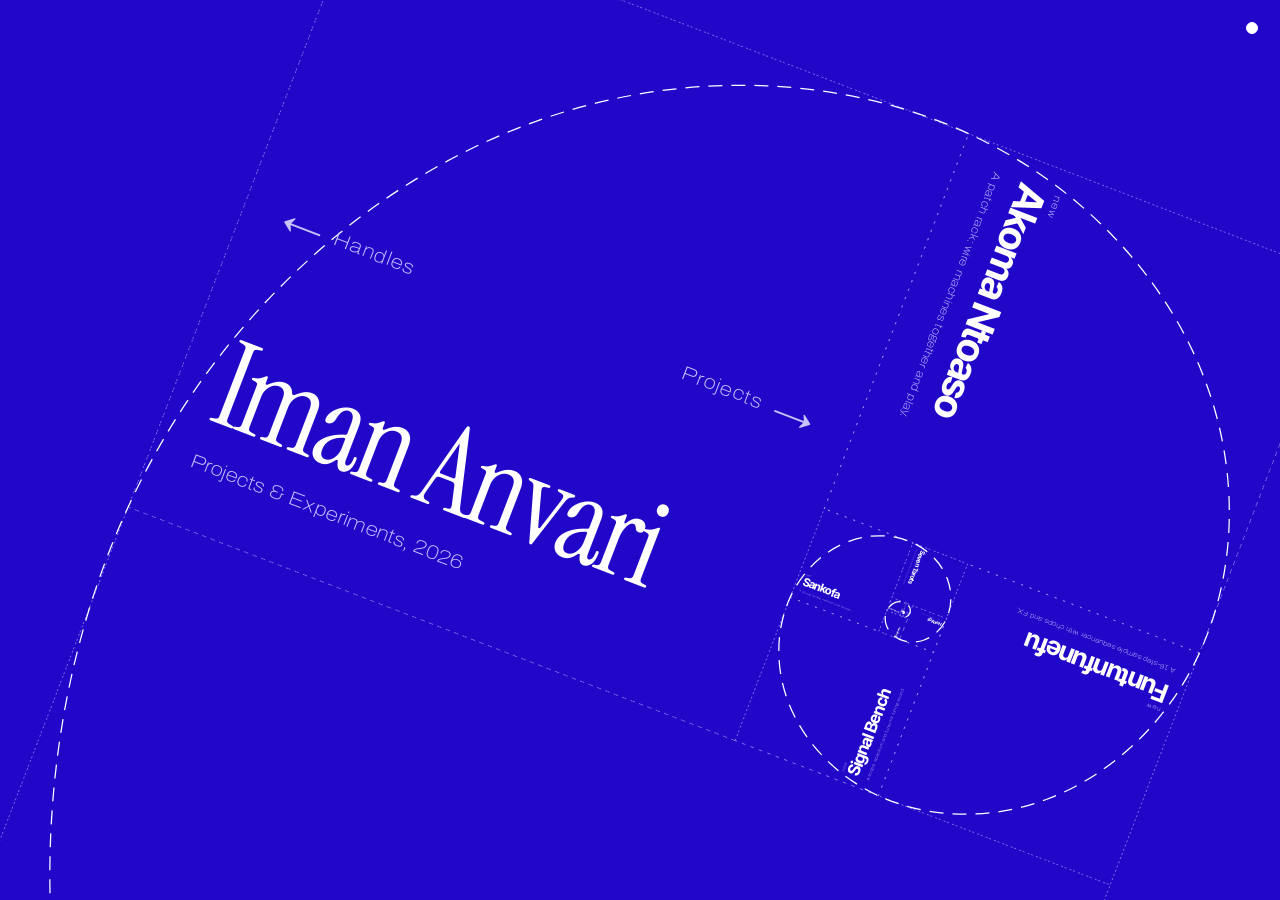
==== commit 92c4f2df: "Add Akoma Ntoaso: a patch rack, first on the spiral" ====
--- a/index.html
+++ b/index.html
@@ -132,6 +132,7 @@
 <main id="stage" aria-label="Projects on a golden spiral. Scroll, swipe or use the arrow keys."></main>
 <button class="theme" id="theme" aria-label="Switch light or dark"></button>
 <nav class="sr" id="links" aria-label="Links">
+  <a href="https://esoterorist.github.io/akoma/">Akoma Ntoaso</a>
   <a href="https://esoterorist.github.io/FTF16/">Funtunfunefu</a>
   <a href="https://esoterorist.github.io/SignalBench/">Signal Bench</a>
   <a href="https://esoterorist.github.io/Sankofa/">Sankofa</a>
@@ -173,6 +174,13 @@
     for(let j=1;j<4;j++)h+=`<path class="s d" pathLength="1" style="--i:${4+j*2};stroke-width:2;opacity:.55" d="M${f1(2.3+j*32)} 98V12"/><path class="f p" style="--i:${8+j*1.5}" d="M${f1(-3.7+j*32)} 4h12l-6 7z"/>`;
     return svg("left:100%;bottom:.04em;margin-left:.12em;width:1.32em;height:1em","0 0 132 100",
       h+`<g class="ph"><path class="s" style="stroke-width:3.5" d="M0 8V104"/><circle class="f" cx="0" cy="104" r="5"/></g>`)},
+  // three machines, patched together; the signal hops port to port down the cables
+  patch(){const M=[[4,6],[88,6],[46,60]],P=[[16,28,.9],[32,28,0],[100,28,.6],[116,28,1.2],[58,80,.3],[74,80,.45]],
+      C=["M32 28C32 62 58 46 58 80","M74 80C74 46 100 62 100 28","M116 28C116 -10 16 -10 16 28"];
+    return svg("left:100%;bottom:.04em;margin-left:.12em;width:1.32em;height:1em","0 0 132 100",
+      M.map((m,i)=>`<rect class="o p" style="--i:${i*1.5}" x="${m[0]}" y="${m[1]}" width="40" height="34" rx="5"/>`).join("")+
+      C.map((d,i)=>`<path class="s d" pathLength="1" style="--i:${4+i*2};${i==2?"opacity:.45;stroke-width:2.5":""}" d="${d}"/>`).join("")+
+      P.map((p,i)=>`<circle class="o k p" style="--i:${3+i*.6}" cx="${p[0]}" cy="${p[1]}" r="4.5"/><circle class="f trig" style="--d:${p[2]}s" cx="${p[0]}" cy="${p[1]}" r="2.6"/>`).join(""))},
   // two rows of eight steps share one cursor, like the two crocodiles that share one stomach
   steps(){const A=[1,0,0,1,0,1,0,0, 0,0,1,0,1,0,1,1];let h="";
     A.forEach((a,i)=>{const c=i%8,row=i>>3;h+=`<rect class="${a?"f":"o"} p" style="--i:${(c*.7+row*.35).toFixed(2)}" x="${4+c*16}" y="${row?58:22}" width="12" height="20" rx="2.5"/>`});
@@ -241,8 +249,10 @@
 const ITEMS=[
  {slug:"",title:"Iman Anvari",max:720,
   html:()=>`<span class="t name" role="heading" aria-level="1" aria-label="Iman Anvari"><span class="w" aria-hidden="true">${[..."Iman Anvari"].map((c,i)=>c===" "?" ":`<span class="l" style="--ph:${(-((i*.618)%1)*6.18).toFixed(2)}s">${c}</span>`).join("")}</span></span>
-    <a class="arr l" href="#elsewhere" aria-label="Handles"><i aria-hidden="true">←</i>Handles</a><a class="arr r" href="#funtunfunefu" aria-label="Projects">Projects<i aria-hidden="true">→</i></a>
+    <a class="arr l" href="#elsewhere" aria-label="Handles"><i aria-hidden="true">←</i>Handles</a><a class="arr r" href="#akoma-ntoaso" aria-label="Projects">Projects<i aria-hidden="true">→</i></a>
     <span class="small">Projects &amp; Experiments, 2026</span>`},
+ {slug:"akoma-ntoaso",title:"Akoma Ntoaso",href:"https://esoterorist.github.io/akoma/",max:760,
+  html:i=>`<a class="t" href="${i.href}"><span class="w"><span class="tag">new</span>Akoma Ntoaso${G.patch()}</span></a><span class="small desc">A patch rack: wire machines together and play.</span>`},
  {slug:"funtunfunefu",title:"Funtunfunefu",href:"https://esoterorist.github.io/FTF16/",max:760,
   html:i=>`<a class="t" href="${i.href}"><span class="w"><span class="tag">new</span>Funtunfunefu${G.steps()}</span></a><span class="small desc">A 16-step sample sequencer with chops and FX.</span>`},
  {slug:"signal-bench",title:"Signal Bench",href:"https://esoterorist.github.io/SignalBench/",max:760,
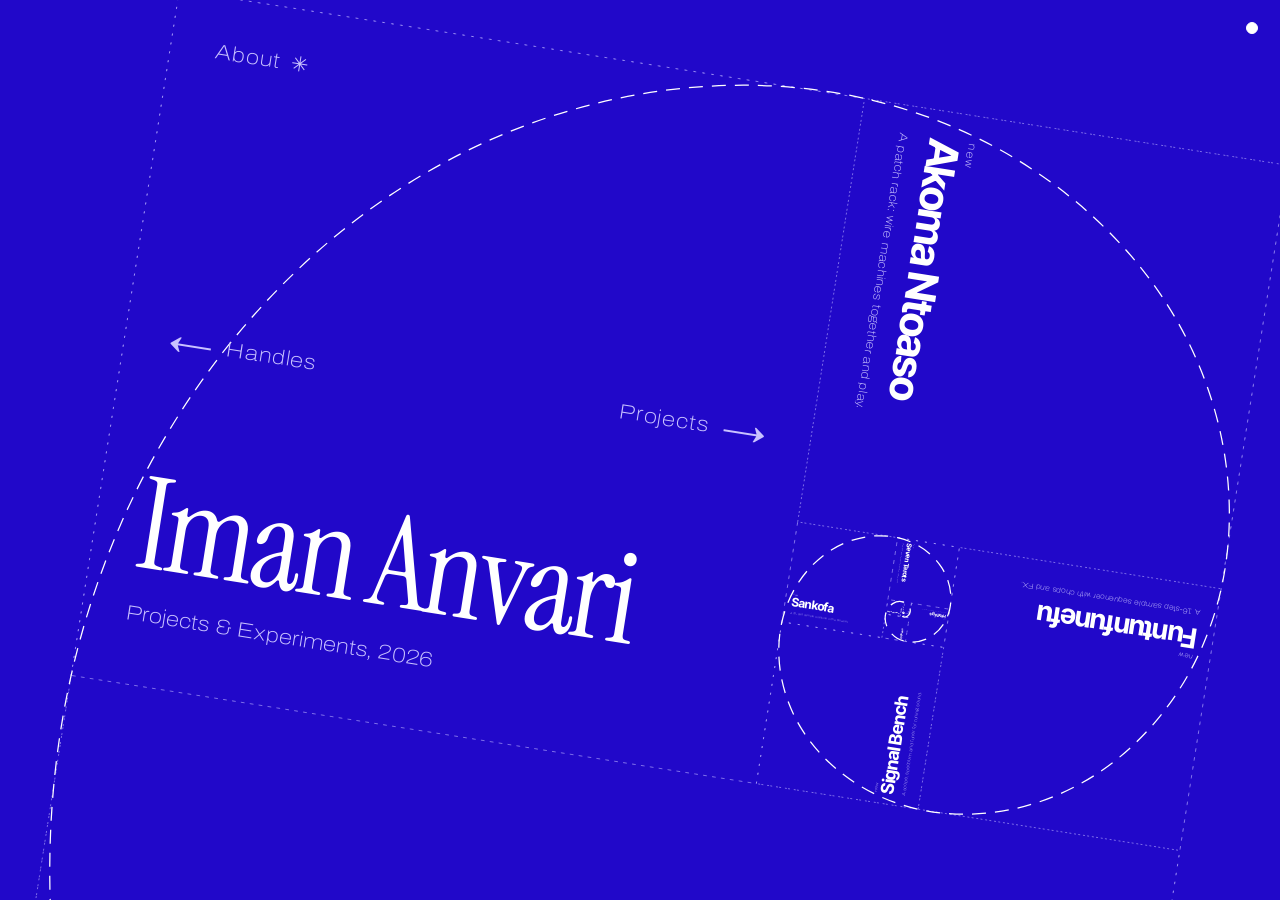
==== commit 09e27ecb: "Add About: a button on the front card, a popover in Redaction 50" ====
--- a/index.html
+++ b/index.html
@@ -8,7 +8,7 @@
 <meta name="theme-color" content="#2108c9">
 <link rel="preconnect" href="https://fonts.googleapis.com">
 <link rel="preconnect" href="https://fonts.gstatic.com" crossorigin>
-<link rel="stylesheet" href="https://fonts.googleapis.com/css2?family=Instrument+Serif&family=Inter+Tight:wght@400;700&family=Archivo:wdth,wght@62..125,100..200&family=Noto+Kufi+Arabic:wght@700&family=Noto+Nastaliq+Urdu:wght@700&display=swap">
+<link rel="stylesheet" href="https://fonts.googleapis.com/css2?family=Instrument+Serif&family=Inter+Tight:wght@400;700&family=Archivo:wdth,wght@62..125,100..200&family=Noto+Kufi+Arabic:wght@700&family=Noto+Nastaliq+Urdu:wght@700&family=Redaction+50&display=swap">
 <style>
 /* a golden rectangle, squares shrinking by φ, turning forever around its eye */
 :root{
@@ -20,6 +20,7 @@
   --kufi:"Noto Kufi Arabic","Geeza Pro",Tahoma,sans-serif;
   --nastaliq:"Noto Nastaliq Urdu","Geeza Pro",Tahoma,serif;
   --naskh:var(--kufi); --fa-lh:1.2;
+  --redaction:"Redaction 50","Instrument Serif",Georgia,serif;
   --spring:cubic-bezier(.3,1.5,.5,1);
   color-scheme:dark;
 }
@@ -123,14 +124,40 @@
 @media (prefers-color-scheme:dark){:root:not([data-theme="light"]) .theme::before{background:transparent}}
 :root[data-theme="dark"] .theme::before{background:transparent}
 .theme:focus-visible,.t:focus-visible,.small:focus-visible,.arr:focus-visible{outline:2px dashed var(--ink);outline-offset:6px}
+/* about: a button on the front card, a popover over everything */
+.about{position:absolute;left:64px;top:64px;bottom:auto;padding:0;border:0;background:none;cursor:pointer;display:flex;align-items:center;gap:16px;letter-spacing:.04em}
+.about i{font-style:normal;display:inline-block;transition:transform .618s var(--spring)}
+.about:hover{color:var(--ink)}.about:hover i{transform:rotate(144deg) scale(1.2)}
+#about{box-sizing:border-box;width:min(88vw,640px);max-height:86vh;margin:auto;padding:56px 52px 60px;border:1.5px dashed var(--soft);border-radius:0;
+  background:var(--paper);color:var(--ink);overflow:auto;opacity:0;transform:scale(.94) translateY(12px);transition:opacity .382s,transform .618s var(--spring),overlay .382s allow-discrete,display .382s allow-discrete}
+#about[open]{opacity:1;transform:none}
+@starting-style{#about[open]{opacity:0;transform:scale(.94) translateY(12px)}}
+#about::backdrop{background:rgba(5,0,40,.45);backdrop-filter:blur(3px);-webkit-backdrop-filter:blur(3px)}
+#about .tag{position:static;display:block;margin:0 0 26px;font-size:15px}
+#about p{margin:0;font:400 clamp(30px,5.4vw,50px)/1.12 var(--redaction);letter-spacing:-.005em;text-wrap:balance}
+#about .wd{display:inline-block;opacity:0;transform:translateY(.35em) rotate(3deg)}
+#about[open] .wd{animation:rise .9s var(--spring) both;animation-delay:calc(var(--i) * .055s + .12s)}
+@keyframes rise{to{opacity:1;transform:none}}
+#about .smile{display:inline-block;margin-left:.22em}
+#about[open] .smile{animation:smile 1.1s var(--spring) both;animation-delay:calc(var(--i) * .055s + .45s)}
+@keyframes smile{to{transform:rotate(90deg) translateX(.06em)}}
+#aboutX{position:absolute;top:14px;right:14px;width:36px;height:36px;padding:0;border:0;background:none;color:var(--soft);font:100 30px/1 var(--mono);font-stretch:118%;cursor:pointer;transition:color .2s,transform .618s var(--spring)}
+#aboutX:hover{color:var(--ink);transform:rotate(90deg)}
+@media (max-width:540px){#about{padding:48px 28px 44px}}
+#aboutX:focus-visible,.about:focus-visible{outline:2px dashed var(--ink);outline-offset:6px}
 .sr{position:absolute;width:1px;height:1px;overflow:hidden;clip:rect(0 0 0 0);white-space:nowrap}
-@media (prefers-reduced-motion:reduce){#spiral{animation:none}*{transition-duration:0s!important;transition-delay:0s!important;animation:none!important}}
+@media (prefers-reduced-motion:reduce){#spiral{animation:none}*{transition-duration:0s!important;transition-delay:0s!important;animation:none!important}#about .wd{opacity:1;transform:none}}
 </style>
 </head>
 <body>
 <svg id="geo" aria-hidden="true"><g id="geoG"><g id="rects"></g><path id="spiral"/></g></svg>
 <main id="stage" aria-label="Projects on a golden spiral. Scroll, swipe or use the arrow keys."></main>
 <button class="theme" id="theme" aria-label="Switch light or dark"></button>
+<dialog id="about" aria-labelledby="aboutT" closedby="any">
+  <span class="tag" id="aboutT">about</span>
+  <p></p>
+  <button id="aboutX" aria-label="Close">×</button>
+</dialog>
 <nav class="sr" id="links" aria-label="Links">
   <a href="https://esoterorist.github.io/akoma/">Akoma Ntoaso</a>
   <a href="https://esoterorist.github.io/FTF16/">Funtunfunefu</a>
@@ -250,6 +277,7 @@
  {slug:"",title:"Iman Anvari",max:720,
   html:()=>`<span class="t name" role="heading" aria-level="1" aria-label="Iman Anvari"><span class="w" aria-hidden="true">${[..."Iman Anvari"].map((c,i)=>c===" "?" ":`<span class="l" style="--ph:${(-((i*.618)%1)*6.18).toFixed(2)}s">${c}</span>`).join("")}</span></span>
     <a class="arr l" href="#elsewhere" aria-label="Handles"><i aria-hidden="true">←</i>Handles</a><a class="arr r" href="#akoma-ntoaso" aria-label="Projects">Projects<i aria-hidden="true">→</i></a>
+    <button class="small about" type="button" aria-haspopup="dialog">About<i aria-hidden="true">✳︎</i></button>
     <span class="small">Projects &amp; Experiments, 2026</span>`},
  {slug:"akoma-ntoaso",title:"Akoma Ntoaso",href:"https://esoterorist.github.io/akoma/",max:760,
   html:i=>`<a class="t" href="${i.href}"><span class="w"><span class="tag">new</span>Akoma Ntoaso${G.patch()}</span></a><span class="small desc">A patch rack: wire machines together and play.</span>`},
@@ -302,7 +330,7 @@
 const cards=new Map();   // abs index -> card. A card is built once, then only its transform changes.
 function make(abs){const it=ITEMS[mod(abs,N)],sq=document.createElement("div");sq.className="sq";
   sq.innerHTML=`<div class="rot" style="transform:rotate(${-R0}deg)"><div class="card" aria-hidden="true">${it._html}</div></div>`;
-  const node=sq.firstChild.firstChild;node._it=it;for(const x of node.querySelectorAll("a"))x.tabIndex=-1;
+  const node=sq.firstChild.firstChild;node._it=it;for(const x of node.querySelectorAll("a,button"))x.tabIndex=-1;
   stage.appendChild(sq);return{abs,sq,rot:sq.firstChild,node}}
 
 function fit(){
@@ -334,7 +362,7 @@
     const nd=c.node;
     if(nd._fv!==FV)prep(nd);
     const on=c.abs===n,past=c.abs<n,nav=!on&&side>14;
-    if(on!==nd._on){nd._on=on;nd.classList.toggle("on",on);nd.setAttribute("aria-hidden",on?"false":"true");for(const x of nd.querySelectorAll("a"))x.tabIndex=on?0:-1}
+    if(on!==nd._on){nd._on=on;nd.classList.toggle("on",on);nd.setAttribute("aria-hidden",on?"false":"true");for(const x of nd.querySelectorAll("a,button"))x.tabIndex=on?0:-1}
     if(past!==nd._past){nd._past=past;nd.classList.toggle("past",past)}
     if(nav!==c.nav){c.nav=nav;c.sq.classList.toggle("nav",nav)}
   }
@@ -355,9 +383,20 @@
 const goTo=x=>{target=x;kick()},go=d=>goTo(Math.round(target)+d);
 const goItem=i=>{const n=Math.round(target);let d=mod(i-n,N);if(d>N/2)d-=N;goTo(n+d)};
 
+/* ---------- about ---------- */
+const about=$("#about"),ABOUT="interested in Media Arts/Studies, Experimental Sound Design, and music";
+about.querySelector("p").innerHTML=ABOUT.split(" ").map((w,i)=>`<span class="wd" style="--i:${i}">${w}</span>`).join(" ")+
+  ` <span class="wd" style="--i:${ABOUT.split(" ").length}"><span class="smile" style="--i:${ABOUT.split(" ").length}">:)</span></span>`;
+let aboutFrom=null;
+function openAbout(){if(about.open)return;aboutFrom=document.activeElement;about.showModal();$("#aboutX").focus({preventScroll:true})}
+$("#aboutX").onclick=()=>about.close();
+about.addEventListener("click",e=>{if(e.target===about){const r=about.getBoundingClientRect();   // a click on the backdrop lands on the dialog itself, outside its box
+  if(e.clientX<r.left||e.clientX>r.right||e.clientY<r.top||e.clientY>r.bottom)about.close()}});
+about.addEventListener("close",()=>{if(aboutFrom&&aboutFrom.isConnected)aboutFrom.focus({preventScroll:true})});
+
 /* ---------- input ---------- */
 let snap=0,started=false;
-addEventListener("wheel",e=>{e.preventDefault();if(e.ctrlKey||!started)return;
+addEventListener("wheel",e=>{if(about.open)return;e.preventDefault();if(e.ctrlKey||!started)return;
   const m=e.deltaMode===1?16:e.deltaMode===2?innerHeight:1,d=(Math.abs(e.deltaY)>=Math.abs(e.deltaX)?e.deltaY:e.deltaX)*m;
   target+=d/(Math.min(innerWidth,innerHeight)*.8);kick();
   clearTimeout(snap);snap=setTimeout(()=>goTo(Math.round(target)),130)},{passive:false});
@@ -378,10 +417,12 @@
   if(dragged){e.preventDefault();dragged=false;return}
   const sq=e.target.closest(".sq");if(!sq)return;let c=null;for(const x of cards.values())if(x.sq===sq)c=x;if(!c)return;
   if(!c.node._on){e.preventDefault();goTo(c.abs);return}
+  if(e.target.closest(".about")){openAbout();return}
   if(e.target.closest("a"))return;
   const it=c.node._it;if(it.href)location.href=it.href;else go(1)});
 
-addEventListener("keydown",e=>{const k=e.key;if(e.metaKey||e.ctrlKey||e.altKey||!started)return;
+addEventListener("keydown",e=>{const k=e.key;if(about.open||e.metaKey||e.ctrlKey||e.altKey||!started)return;
+  if((k===" "||k==="Enter")&&e.target.closest("button"))return;
   if(["ArrowDown","ArrowRight","PageDown"," "].includes(k)){e.preventDefault();go(1)}
   else if(["ArrowUp","ArrowLeft","PageUp"].includes(k)){e.preventDefault();go(-1)}
   else if(k==="Home"){e.preventDefault();goItem(0)}
